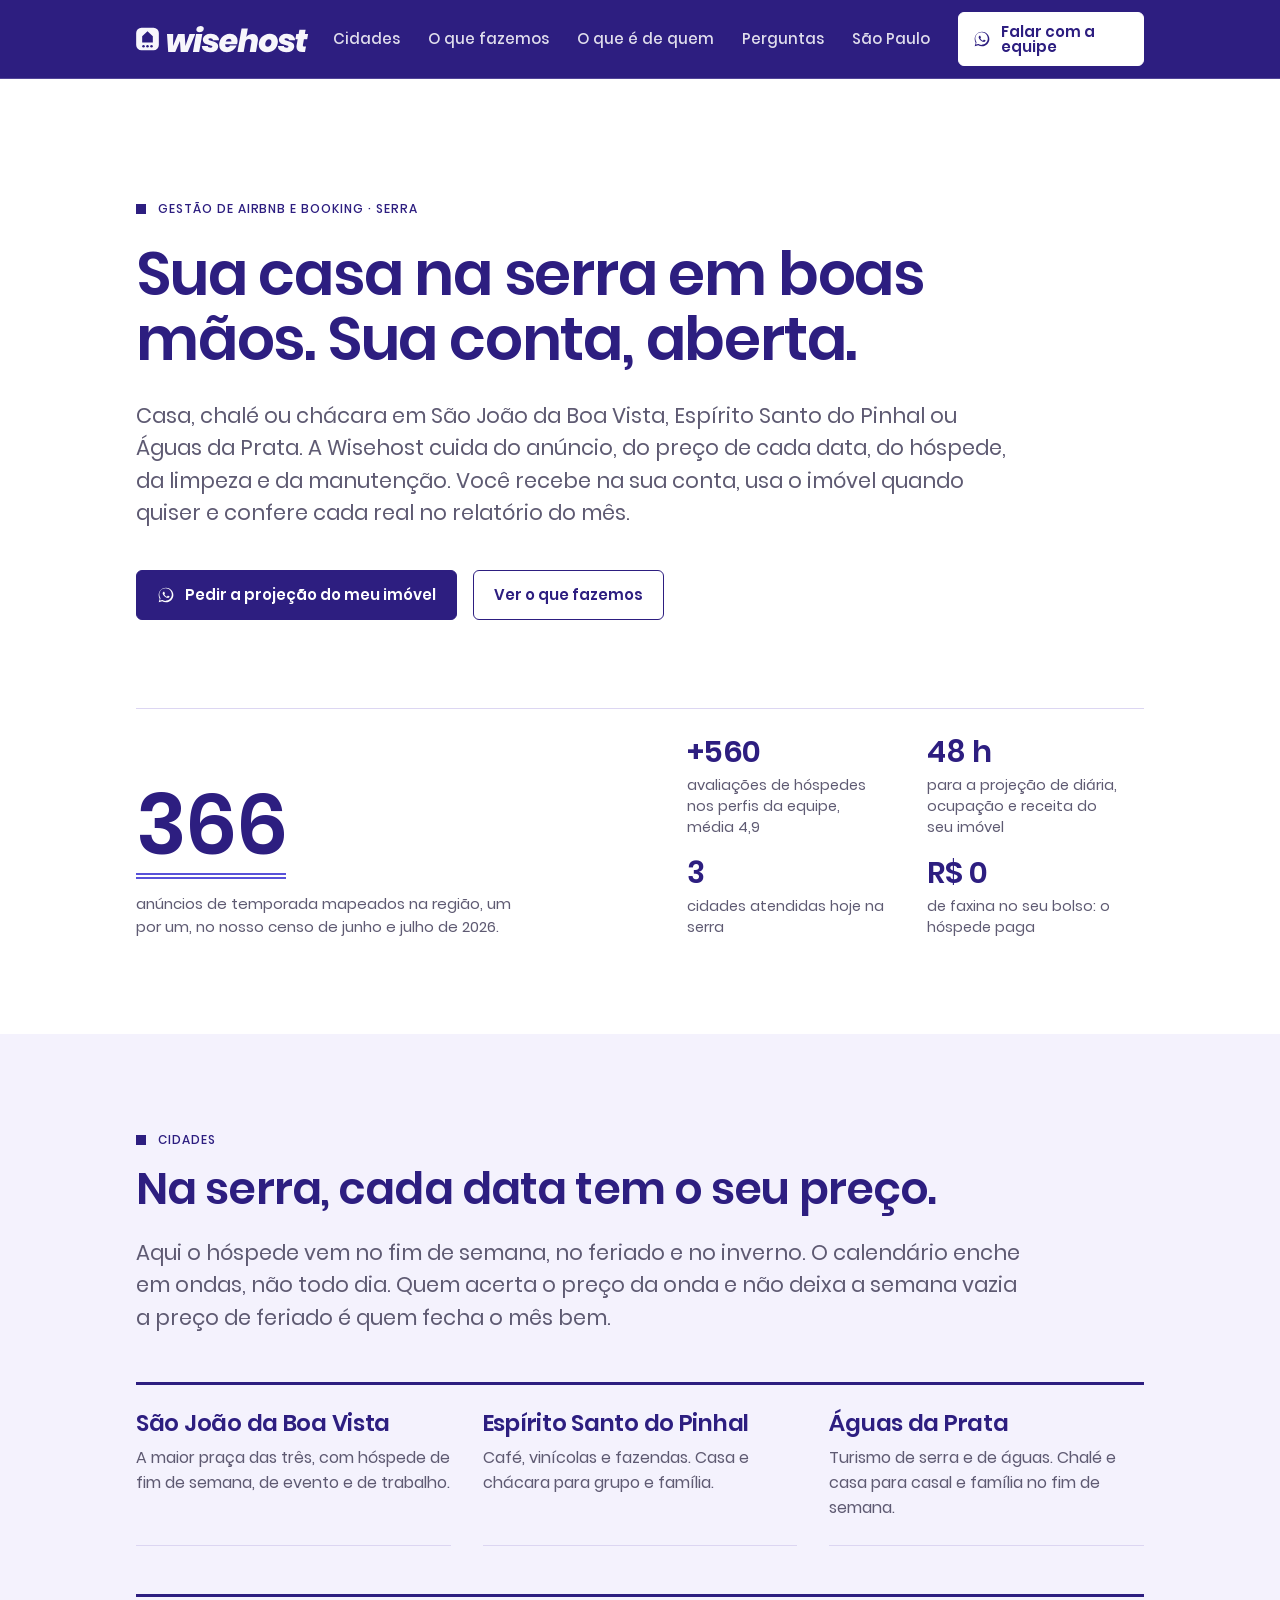
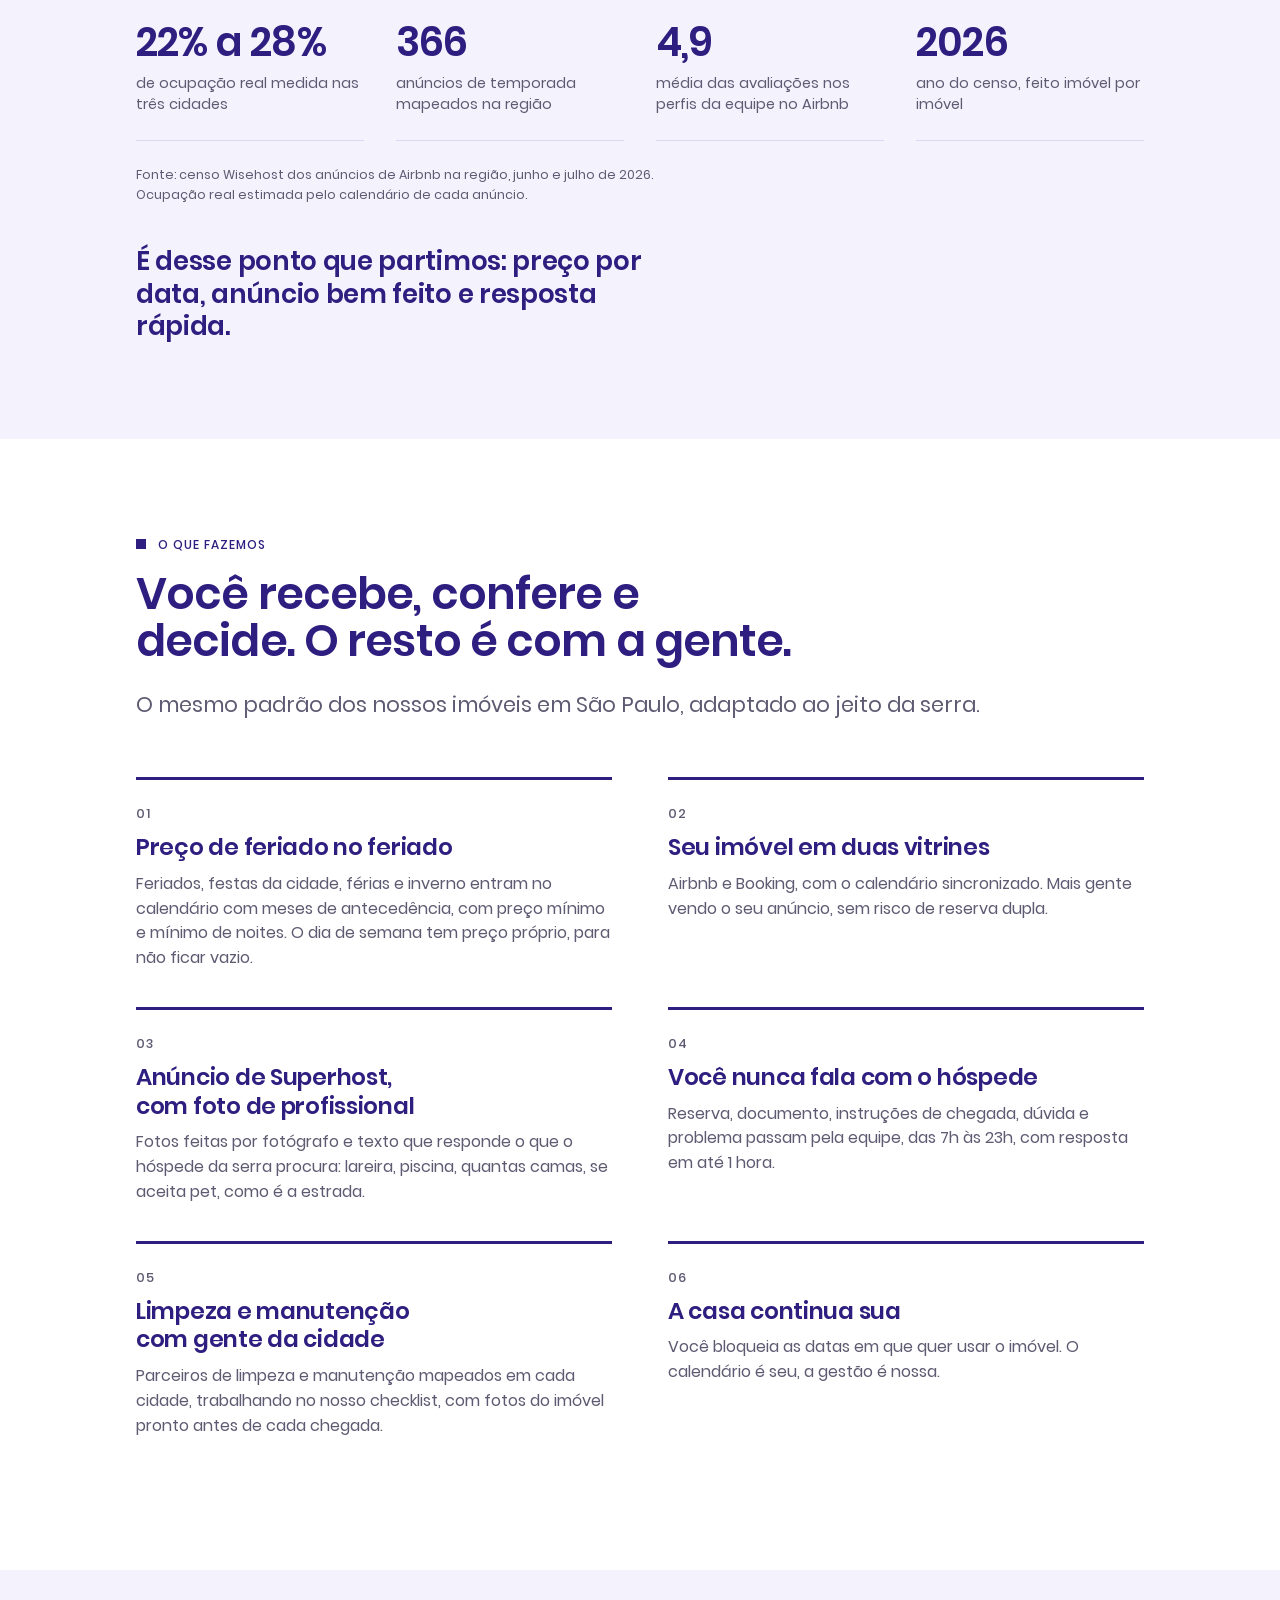
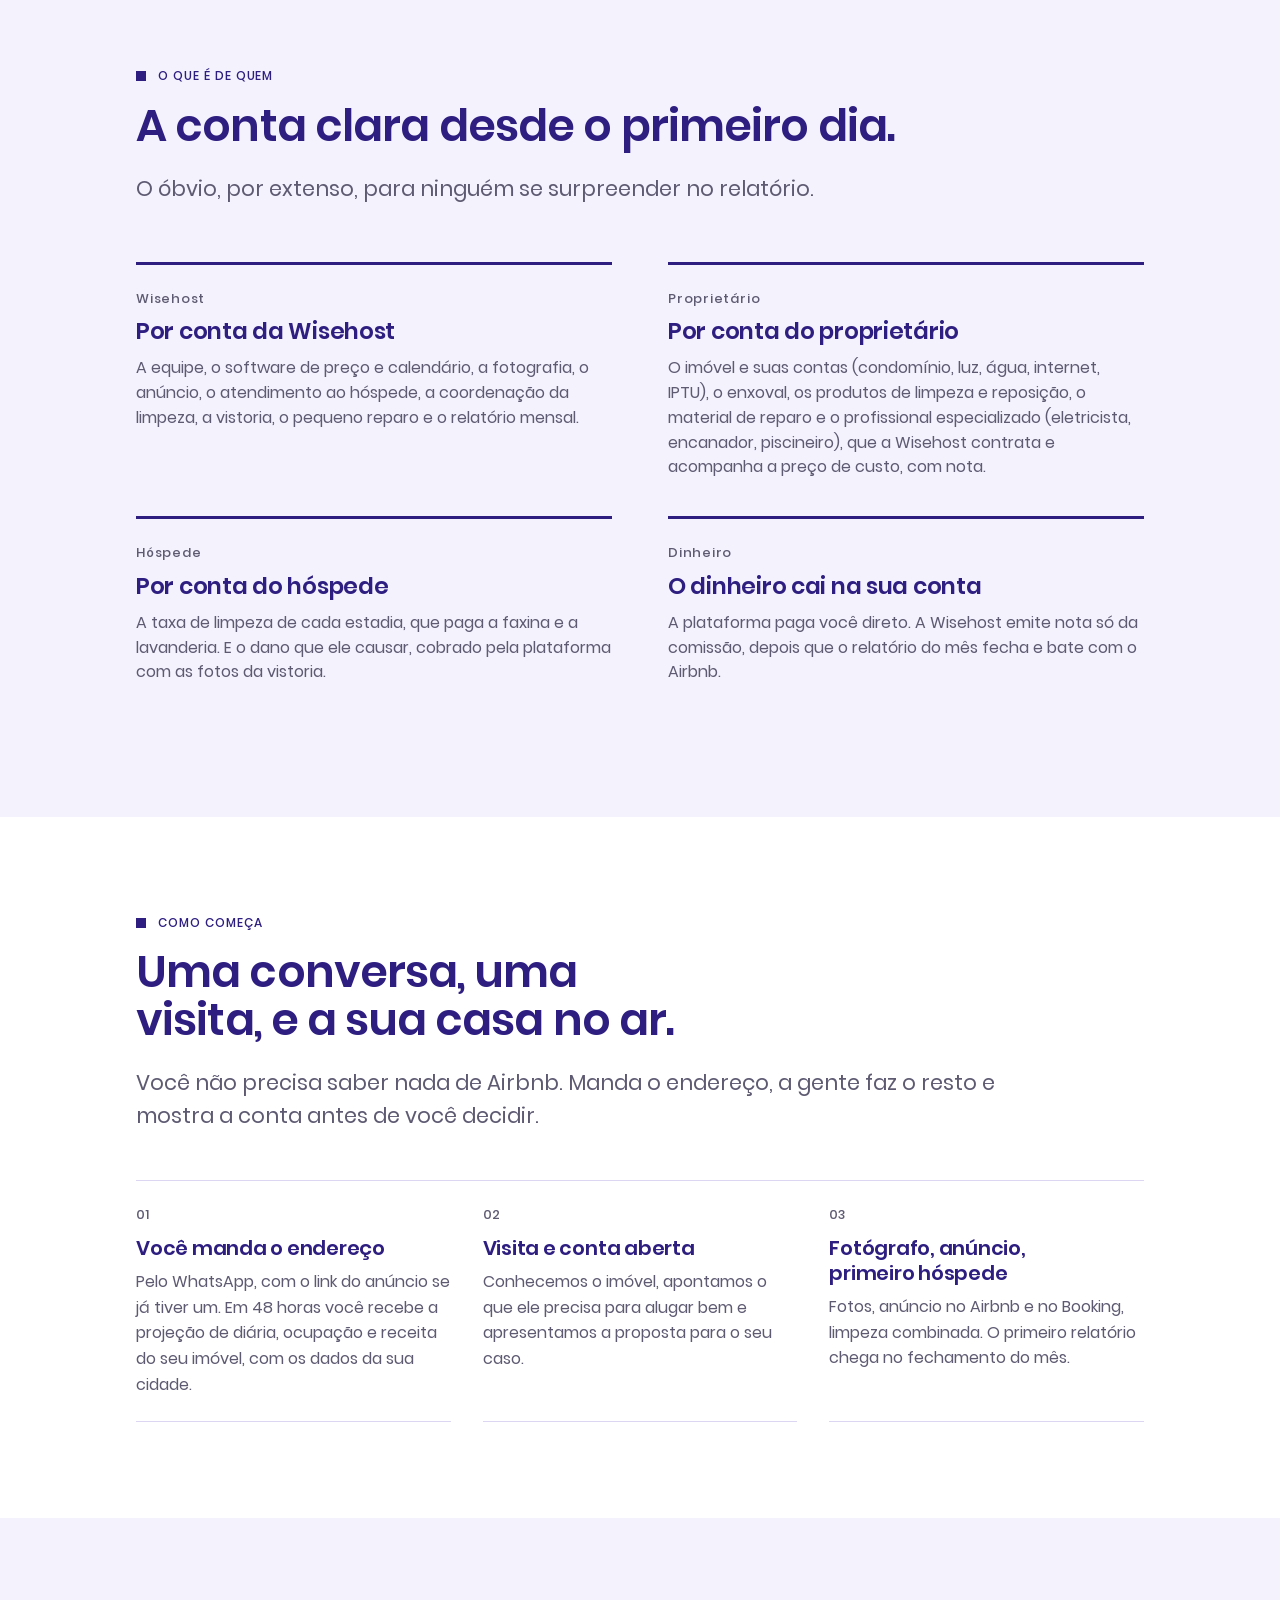
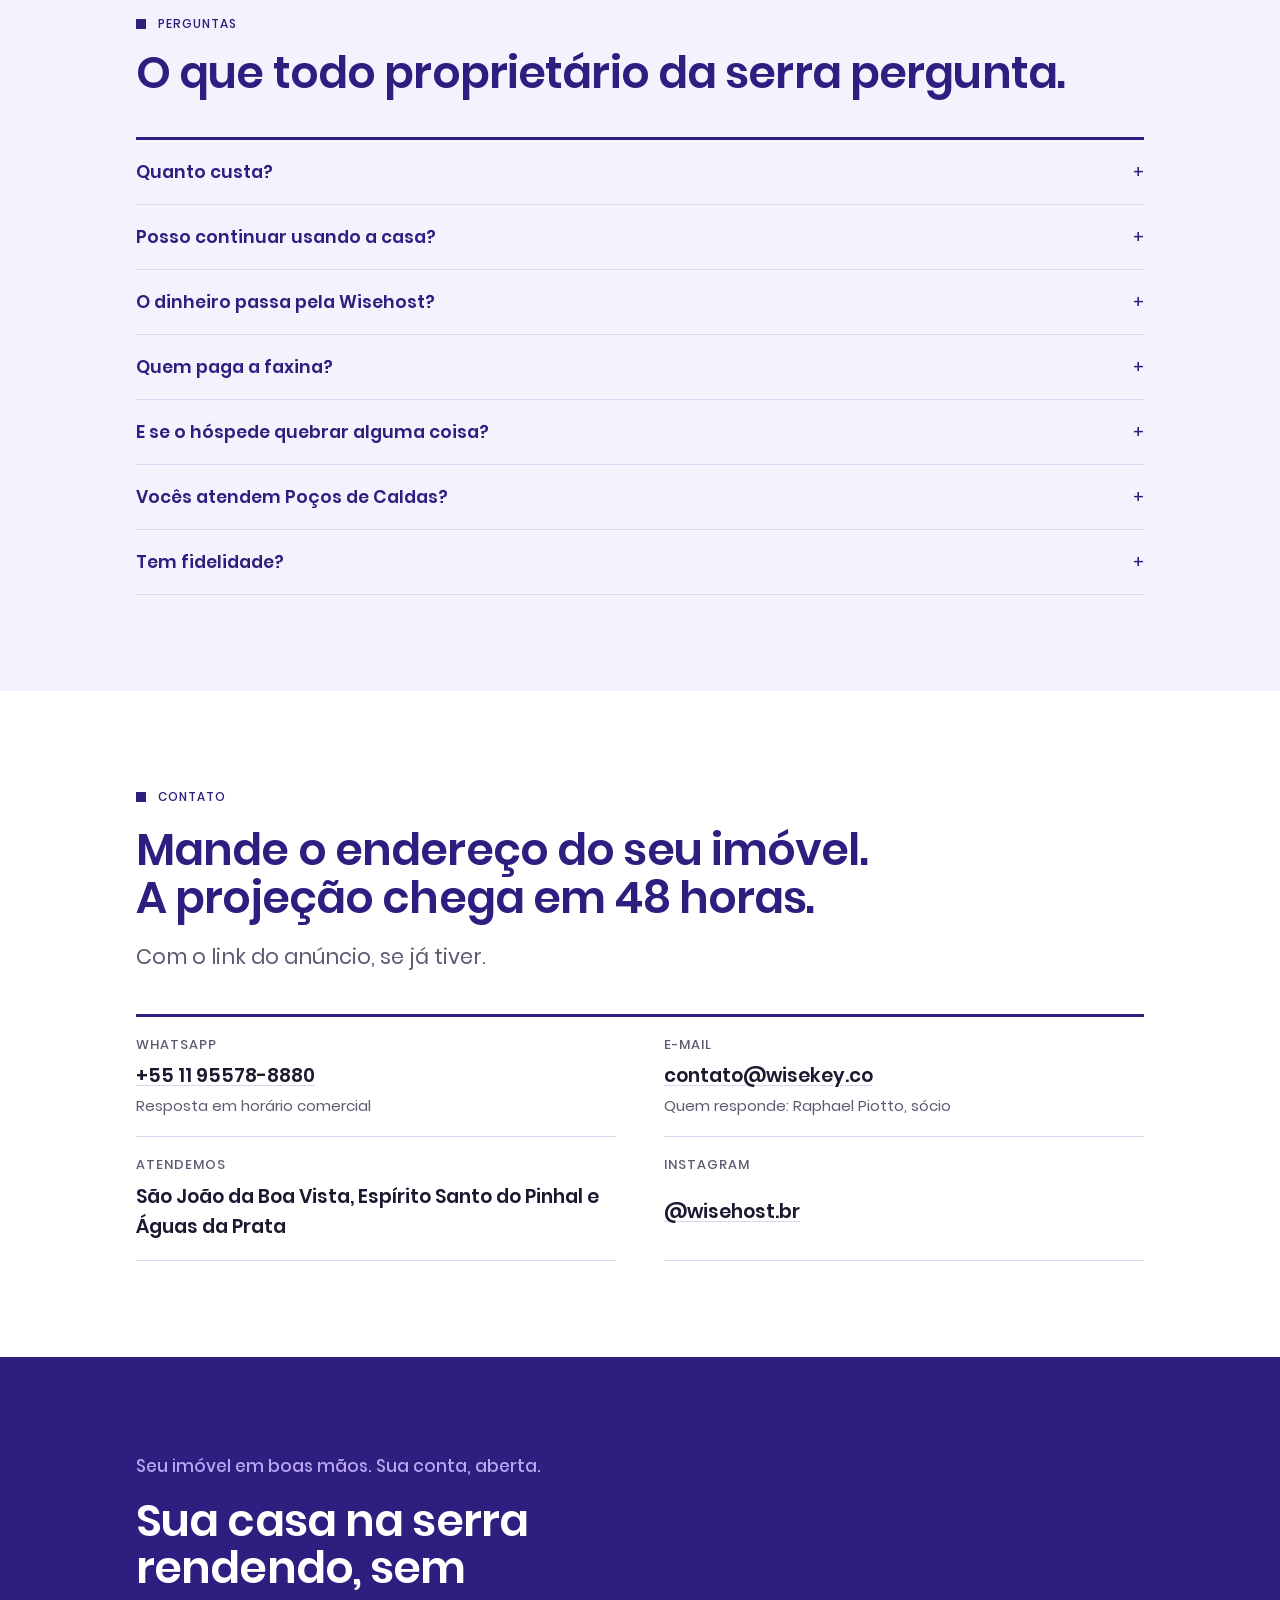
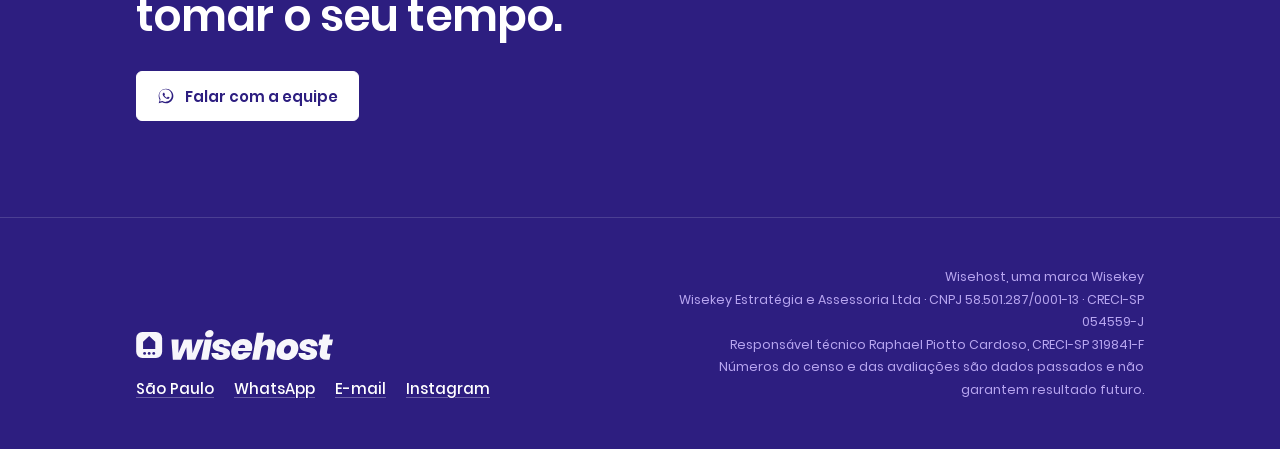
==== serra/index.html @ 92212ff4 "Site único: São Paulo e serra Página /serra/, seção Onde atuamos na home, CSS compartilhado, Instagr" ====
<!doctype html>
<html lang="pt-BR">
<head>
<meta charset="utf-8">
<meta name="viewport" content="width=device-width, initial-scale=1, viewport-fit=cover">
<title>Wisehost · Gestão de Airbnb na serra</title>
<meta name="description" content="Gestão de casas, chalés e chácaras para temporada em São João da Boa Vista, Espírito Santo do Pinhal e Águas da Prata. Equipe de Superhosts, preço por data, relatório mensal conciliado.">
<link rel="canonical" href="https://wisehost.com.br/serra/">
<meta name="theme-color" content="#2D1E80">
<link rel="icon" href="../assets/img/favicon.svg" type="image/svg+xml">
<link rel="icon" href="../assets/img/favicon-32.png" sizes="32x32" type="image/png">
<link rel="apple-touch-icon" href="../assets/img/apple-touch-icon.png">
<link rel="manifest" href="../site.webmanifest">

<meta property="og:type" content="website">
<meta property="og:locale" content="pt_BR">
<meta property="og:site_name" content="Wisehost">
<meta property="og:title" content="Wisehost · Gestão de Airbnb na serra">
<meta property="og:description" content="Seu imóvel em boas mãos. Sua conta, aberta. São João da Boa Vista, Espírito Santo do Pinhal e Águas da Prata.">
<meta property="og:url" content="https://wisehost.com.br/serra/">
<meta property="og:image" content="https://wisehost.com.br/assets/img/og-image.png">
<meta property="og:image:width" content="1200">
<meta property="og:image:height" content="630">
<meta name="twitter:card" content="summary_large_image">

<script type="application/ld+json">
{
  "@context": "https://schema.org",
  "@type": "ProfessionalService",
  "name": "Wisehost",
  "legalName": "Wisekey Estratégia e Assessoria Ltda",
  "url": "https://wisehost.com.br/serra/",
  "telephone": "+5511955788880",
  "areaServed": ["São João da Boa Vista, SP", "Espírito Santo do Pinhal, SP", "Águas da Prata, SP"],
  "description": "Gestão de imóveis para aluguel por temporada no Airbnb e no Booking na serra paulista."
}
</script>

<link rel="preload" href="../assets/fonts/poppins-600.woff2" as="font" type="font/woff2" crossorigin>
<link rel="preload" href="../assets/fonts/poppins-400.woff2" as="font" type="font/woff2" crossorigin>
<link rel="stylesheet" href="../assets/css/site.css">
</head>
<body>

<svg width="0" height="0" style="position:absolute" aria-hidden="true">
  <symbol id="wa" viewBox="0 0 32 32"><path fill="currentColor" d="M16 2.9C8.8 2.9 2.9 8.8 2.9 16c0 2.5.7 4.9 1.9 7L3 29l6.2-1.7c2 1.1 4.3 1.7 6.8 1.7 7.2 0 13.1-5.9 13.1-13.1S23.2 2.9 16 2.9zm0 23.7c-2.2 0-4.4-.6-6.2-1.7l-.4-.2-4.2 1.1 1.1-4.1-.3-.4c-1.2-1.9-1.9-4.1-1.9-6.3 0-6.1 5-11.1 11.1-11.1s11.1 5 11.1 11.1-5.1 11.1-11.1 11.1zm5.9-8.2c-.3-.2-1.9-1-2.2-1.1-.3-.1-.5-.2-.7.2-.2.3-.8 1.1-1 1.3-.2.2-.4.2-.7.1-.3-.2-1.3-.5-2.5-1.6-.9-.8-1.5-1.8-1.7-2.1-.2-.3 0-.5.1-.7.1-.1.3-.4.5-.5.2-.2.2-.3.3-.5.1-.2.1-.4 0-.5-.1-.2-.7-1.7-.9-2.3-.2-.6-.5-.5-.7-.5h-.6c-.2 0-.5.1-.8.4-.3.3-1 1-1 2.4s1.1 2.8 1.2 3c.1.2 2.1 3.2 5.1 4.5.7.3 1.3.5 1.7.6.7.2 1.4.2 1.9.1.6-.1 1.9-.8 2.1-1.5.3-.7.3-1.4.2-1.5-.1-.1-.3-.2-.6-.3z"/></symbol>
</svg>

<header class="top"><div class="wrap in">
  <a class="logo" href="../" aria-label="Wisehost, início"><img src="../assets/img/wisehost-logo-branco.svg" alt="Wisehost" width="173" height="28"></a>
  <nav aria-label="Principal">
    <a href="#cidades">Cidades</a>
    <a href="#servico">O que fazemos</a>
    <a href="#conta">O que é de quem</a>
    <a href="#perguntas">Perguntas</a>
    <a href="../">São Paulo</a>
    <a class="btn solid" href="https://wa.me/5511955788880?text=Oi%2C%20vim%20pelo%20site%20da%20Wisehost.%20Tenho%20um%20im%C3%B3vel%20em%20%5Bcidade%5D%20na%20serra%20e%20quero%20conversar%20sobre%20a%20gest%C3%A3o." target="_blank" rel="noopener"><svg aria-hidden="true"><use href="#wa"/></svg>Falar com a equipe</a>
  </nav>
</div></header>

<main>

<div class="hero solo" id="topo"><div class="wrap">
  <p class="eyebrow">Gestão de Airbnb e Booking · Serra</p>
  <h1>Sua casa na serra em boas mãos. Sua conta, aberta.</h1>
  <p class="lede">Casa, chalé ou chácara em São João da Boa Vista, Espírito Santo do Pinhal ou Águas da Prata. A Wisehost cuida do anúncio, do preço de cada data, do hóspede, da limpeza e da manutenção. Você recebe na sua conta, usa o imóvel quando quiser e confere cada real no relatório do mês.</p>
  <div class="cta">
    <a class="btn navy" href="https://wa.me/5511955788880?text=Oi%2C%20vim%20pelo%20site%20da%20Wisehost.%20Tenho%20um%20im%C3%B3vel%20em%20%5Bcidade%5D%20na%20serra%20e%20quero%20conversar%20sobre%20a%20gest%C3%A3o." target="_blank" rel="noopener"><svg aria-hidden="true"><use href="#wa"/></svg>Pedir a projeção do meu imóvel</a>
    <a class="btn ghost" href="#servico" style="color:var(--navy)">Ver o que fazemos</a>
  </div>
  <div class="proof">
    <div>
      <div class="big n"><span class="total">366</span></div>
      <p class="bigk">anúncios de temporada mapeados na região, um por um, no nosso censo de junho e julho de 2026.</p>
    </div>
    <div class="facts">
      <div class="fact"><div class="v n">+560</div><div class="k">avaliações de hóspedes nos perfis da equipe, média 4,9</div></div>
      <div class="fact"><div class="v n">48 h</div><div class="k">para a projeção de diária, ocupação e receita do seu imóvel</div></div>
      <div class="fact"><div class="v n">3</div><div class="k">cidades atendidas hoje na serra</div></div>
      <div class="fact"><div class="v n">R$ 0</div><div class="k">de faxina no seu bolso: o hóspede paga</div></div>
    </div>
  </div>
</div></div>

<section class="tint" id="cidades"><div class="wrap">
  <div class="sec-h">
    <div><p class="eyebrow">Cidades</p><h2>Na serra, cada data tem o seu preço.</h2></div>
    <p class="lede">Aqui o hóspede vem no fim de semana, no feriado e no inverno. O calendário enche em ondas, não todo dia. Quem acerta o preço da onda e não deixa a semana vazia a preço de feriado é quem fecha o mês bem.</p>
  </div>
  <div class="cities">
    <div class="city"><h3>São João da Boa Vista</h3><p>A maior praça das três, com hóspede de fim de semana, de evento e de trabalho.</p></div>
    <div class="city"><h3>Espírito Santo do Pinhal</h3><p>Café, vinícolas e fazendas. Casa e chácara para grupo e família.</p></div>
    <div class="city"><h3>Águas da Prata</h3><p>Turismo de serra e de águas. Chalé e casa para casal e família no fim de semana.</p></div>
  </div>
  <div class="tiles">
    <div class="tile"><div class="v n">22% a 28%</div><div class="k">de ocupação real medida nas três cidades</div></div>
    <div class="tile"><div class="v n">366</div><div class="k">anúncios de temporada mapeados na região</div></div>
    <div class="tile"><div class="v n">4,9</div><div class="k">média das avaliações nos perfis da equipe no Airbnb</div></div>
    <div class="tile"><div class="v n">2026</div><div class="k">ano do censo, feito imóvel por imóvel</div></div>
  </div>
  <p class="src">Fonte: censo Wisehost dos anúncios de Airbnb na região, junho e julho de 2026. Ocupação real estimada pelo calendário de cada anúncio.</p>
  <p class="rule">É desse ponto que partimos: preço por data, anúncio bem feito e resposta rápida.</p>
</div></section>

<section id="servico"><div class="wrap">
  <div class="sec-h">
    <div><p class="eyebrow">O que fazemos</p><h2>Você recebe, confere e decide. O resto é com a gente.</h2></div>
    <p class="lede">O mesmo padrão dos nossos imóveis em São Paulo, adaptado ao jeito da serra.</p>
  </div>
  <div class="areas">
    <article class="area"><div class="num">01</div><h3>Preço de feriado no feriado</h3><p>Feriados, festas da cidade, férias e inverno entram no calendário com meses de antecedência, com preço mínimo e mínimo de noites. O dia de semana tem preço próprio, para não ficar vazio.</p></article>
    <article class="area"><div class="num">02</div><h3>Seu imóvel em duas vitrines</h3><p>Airbnb e Booking, com o calendário sincronizado. Mais gente vendo o seu anúncio, sem risco de reserva dupla.</p></article>
    <article class="area"><div class="num">03</div><h3>Anúncio de Superhost, com foto de profissional</h3><p>Fotos feitas por fotógrafo e texto que responde o que o hóspede da serra procura: lareira, piscina, quantas camas, se aceita pet, como é a estrada.</p></article>
    <article class="area"><div class="num">04</div><h3>Você nunca fala com o hóspede</h3><p>Reserva, documento, instruções de chegada, dúvida e problema passam pela equipe, das 7h às 23h, com resposta em até 1 hora.</p></article>
    <article class="area"><div class="num">05</div><h3>Limpeza e manutenção com gente da cidade</h3><p>Parceiros de limpeza e manutenção mapeados em cada cidade, trabalhando no nosso checklist, com fotos do imóvel pronto antes de cada chegada.</p></article>
    <article class="area"><div class="num">06</div><h3>A casa continua sua</h3><p>Você bloqueia as datas em que quer usar o imóvel. O calendário é seu, a gestão é nossa.</p></article>
  </div>
</div></section>

<section class="tint" id="conta"><div class="wrap">
  <div class="sec-h">
    <div><p class="eyebrow">O que é de quem</p><h2>A conta clara desde o primeiro dia.</h2></div>
    <p class="lede">O óbvio, por extenso, para ninguém se surpreender no relatório.</p>
  </div>
  <div class="areas">
    <article class="area"><div class="num">Wisehost</div><h3>Por conta da Wisehost</h3><p>A equipe, o software de preço e calendário, a fotografia, o anúncio, o atendimento ao hóspede, a coordenação da limpeza, a vistoria, o pequeno reparo e o relatório mensal.</p></article>
    <article class="area"><div class="num">Proprietário</div><h3>Por conta do proprietário</h3><p>O imóvel e suas contas (condomínio, luz, água, internet, IPTU), o enxoval, os produtos de limpeza e reposição, o material de reparo e o profissional especializado (eletricista, encanador, piscineiro), que a Wisehost contrata e acompanha a preço de custo, com nota.</p></article>
    <article class="area"><div class="num">Hóspede</div><h3>Por conta do hóspede</h3><p>A taxa de limpeza de cada estadia, que paga a faxina e a lavanderia. E o dano que ele causar, cobrado pela plataforma com as fotos da vistoria.</p></article>
    <article class="area"><div class="num">Dinheiro</div><h3>O dinheiro cai na sua conta</h3><p>A plataforma paga você direto. A Wisehost emite nota só da comissão, depois que o relatório do mês fecha e bate com o Airbnb.</p></article>
  </div>
</div></section>

<section id="como-comeca"><div class="wrap">
  <div class="sec-h">
    <div><p class="eyebrow">Como começa</p><h2>Uma conversa, uma visita, e a sua casa no ar.</h2></div>
    <p class="lede">Você não precisa saber nada de Airbnb. Manda o endereço, a gente faz o resto e mostra a conta antes de você decidir.</p>
  </div>
  <ol class="steps">
    <li><h3>Você manda o endereço</h3><p>Pelo WhatsApp, com o link do anúncio se já tiver um. Em 48 horas você recebe a projeção de diária, ocupação e receita do seu imóvel, com os dados da sua cidade.</p></li>
    <li><h3>Visita e conta aberta</h3><p>Conhecemos o imóvel, apontamos o que ele precisa para alugar bem e apresentamos a proposta para o seu caso.</p></li>
    <li><h3>Fotógrafo, anúncio, primeiro hóspede</h3><p>Fotos, anúncio no Airbnb e no Booking, limpeza combinada. O primeiro relatório chega no fechamento do mês.</p></li>
  </ol>
</div></section>

<section class="tint" id="perguntas"><div class="wrap">
  <div class="sec-h">
    <div><p class="eyebrow">Perguntas</p><h2>O que todo proprietário da serra pergunta.</h2></div>
  </div>
  <div class="faq">
    <details><summary>Quanto custa?</summary><p>Cada imóvel tem uma proposta, feita depois da projeção. Na conversa você vê a conta inteira antes de decidir.</p></details>
    <details><summary>Posso continuar usando a casa?</summary><p>Pode. Você bloqueia as datas no calendário com antecedência e a casa fica reservada para você.</p></details>
    <details><summary>O dinheiro passa pela Wisehost?</summary><p>Não. A plataforma paga você, na sua conta. A Wisehost emite nota só da comissão.</p></details>
    <details><summary>Quem paga a faxina?</summary><p>O hóspede, na taxa de limpeza de cada estadia. No seu relatório ela aparece separada.</p></details>
    <details><summary>E se o hóspede quebrar alguma coisa?</summary><p>Abrimos o pedido na plataforma com as fotos da vistoria de saída e cobramos do hóspede. O que a plataforma não cobrir sai no relatório, com nota.</p></details>
    <details><summary>Vocês atendem Poços de Caldas?</summary><p>Ainda não. Hoje atendemos São João da Boa Vista, Espírito Santo do Pinhal e Águas da Prata. Se o seu imóvel é em outra cidade da região, mande o endereço mesmo assim.</p></details>
    <details><summary>Tem fidelidade?</summary><p>Não. Você sai com 30 dias de aviso, e o anúncio e as avaliações vão com você.</p></details>
  </div>
</div></section>

<section class="contact" id="contato"><div class="wrap">
  <div class="head">
    <p class="eyebrow">Contato</p>
    <h2>Mande o endereço do seu imóvel. A projeção chega em 48 horas.</h2>
    <p class="lede">Com o link do anúncio, se já tiver.</p>
  </div>
  <dl class="ct">
    <div class="row"><dt>WhatsApp</dt><dd><a href="https://wa.me/5511955788880?text=Oi%2C%20vim%20pelo%20site%20da%20Wisehost.%20Tenho%20um%20im%C3%B3vel%20em%20%5Bcidade%5D%20na%20serra%20e%20quero%20conversar%20sobre%20a%20gest%C3%A3o." target="_blank" rel="noopener">+55 11 95578-8880</a><small>Resposta em horário comercial</small></dd></div>
    <div class="row"><dt>E-mail</dt><dd><a href="mailto:contato@wisekey.co">contato@wisekey.co</a><small>Quem responde: Raphael Piotto, sócio</small></dd></div>
    <div class="row"><dt>Atendemos</dt><dd>São João da Boa Vista, Espírito Santo do Pinhal e Águas da Prata</dd></div>
    <div class="row"><dt>Instagram</dt><dd><a href="https://www.instagram.com/wisehost.br/" target="_blank" rel="noopener">@wisehost.br</a></dd></div>
  </dl>
</div></section>

<section class="close dark"><div class="wrap">
  <p class="sigline">Seu imóvel em boas mãos. Sua conta, aberta.</p>
  <h2>Sua casa na serra rendendo, sem tomar o seu tempo.</h2>
  <a class="btn solid" href="https://wa.me/5511955788880?text=Oi%2C%20vim%20pelo%20site%20da%20Wisehost.%20Tenho%20um%20im%C3%B3vel%20em%20%5Bcidade%5D%20na%20serra%20e%20quero%20conversar%20sobre%20a%20gest%C3%A3o." target="_blank" rel="noopener"><svg aria-hidden="true"><use href="#wa"/></svg>Falar com a equipe</a>
</div></section>

</main>

<footer><div class="wrap in">
  <div>
    <img src="../assets/img/wisehost-logo-branco.svg" alt="Wisehost" width="198" height="32" loading="lazy">
    <div class="links">
      <a href="../">São Paulo</a>
      <a href="https://wa.me/5511955788880" target="_blank" rel="noopener">WhatsApp</a>
      <a href="mailto:contato@wisekey.co">E-mail</a>
      <a href="https://www.instagram.com/wisehost.br/" target="_blank" rel="noopener">Instagram</a>
    </div>
  </div>
  <div class="legal">Wisehost, uma marca Wisekey<br>Wisekey Estratégia e Assessoria Ltda · CNPJ 58.501.287/0001-13 · CRECI-SP 054559-J<br>Responsável técnico Raphael Piotto Cardoso, CRECI-SP 319841-F<br>Números do censo e das avaliações são dados passados e não garantem resultado futuro.</div>
</div></footer>

</body>
</html>
---- assets/css/site.css ----
/*
Sistema: manual de marca Wisehost v1 (15/10/2026, 01_Marca/03_Sistema_Visual) · logo v2, a chave digital
Tipo: Poppins em tudo, como o manual v1 revisto em 15/10: 600 título e número · 400 corpo · 500 rótulo. Escala 62/46/24/22/18/15/13. Corpo 18px, entrelinha 1,6.
Cor: tinta #1C1830 sobre branco (pedido do Raphael em 15/10: site claro, leve de ler) · navy #2D1E80 em título, topo, fecho e rodapé · lilás #F4F2FD de superfície · roxo #5851D9 só na dupla régua
Espaço: 4/8/12/16/24/32/48/64 · seção 96px desktop, 48px celular · raios 6/12/24
Assinatura: a dupla régua do contador embaixo de um único número por bloco
Lógica do funil: header → hero (o que o proprietário ganha + prova) → nossos studios (fotos andando + ocupação) → quem cuida (equipe Superhost + Raphael) → como enchemos → o que fica com você → hóspedes (avaliações andando) → como começa → perguntas → contato → fecho → rodapé
Revisão: textos novos com class="r"; <body class="revisao"> mostra [RASCUNHO]. Publicar sem a classe. Site institucional: sem preço.
Movimento: só CSS (keyframes em transform), pausa no hover, desliga em prefers-reduced-motion.
*/
@font-face{font-family:"Poppins";font-weight:400;font-style:normal;font-display:swap;src:url(../fonts/poppins-400.woff2) format("woff2")}
@font-face{font-family:"Poppins";font-weight:500;font-style:normal;font-display:swap;src:url(../fonts/poppins-500.woff2) format("woff2")}
@font-face{font-family:"Poppins";font-weight:600;font-style:normal;font-display:swap;src:url(../fonts/poppins-600.woff2) format("woff2")}
@font-face{font-family:"Poppins";font-weight:700;font-style:normal;font-display:swap;src:url(../fonts/poppins-700.woff2) format("woff2")}

:root{
  --navy:#2D1E80; --ink:#1C1830; --ink-2:#5E5A72;
  --paper:#FFFFFF; --surface:#F4F2FD; --line:#DCD6F2;
  --soft:#EEEBFA; --mist:#B8A6F0; --accent:#5851D9;
  --f:"Poppins","Helvetica Neue",Arial,sans-serif;
  --ease:cubic-bezier(0.23,1,0.32,1);
  --wrap:1120px;
  color-scheme:light;
}
*{box-sizing:border-box}
html{scroll-behavior:smooth;-webkit-text-size-adjust:100%}
body{margin:0;background:var(--paper);color:var(--ink);font-family:var(--f);font-size:17px;line-height:1.6;-webkit-font-smoothing:antialiased;overflow-x:hidden}
.wrap{max-width:var(--wrap);margin:0 auto;padding-inline:clamp(20px,5vw,56px)}
h1,h2,h3,h4{margin:0;text-wrap:balance;letter-spacing:-0.02em;line-height:1.08;font-weight:600}
h1{font-size:clamp(34px,5.4vw,60px)}
h2{font-size:clamp(28px,4vw,44px)}
h3{font-size:clamp(19px,2.2vw,23px);letter-spacing:-0.012em;line-height:1.25}
p{margin:0}
a{color:inherit}
a:focus-visible,button:focus-visible,summary:focus-visible{outline:2px solid currentColor;outline-offset:4px}
.eyebrow{font-size:12px;letter-spacing:.08em;text-transform:uppercase;font-weight:500;display:flex;align-items:center;gap:12px}
.eyebrow::before{content:"";width:10px;height:10px;background:currentColor;flex:none}
.lede{font-size:clamp(18px,2vw,21px);line-height:1.55;max-width:68ch;font-weight:400}
.n{font-weight:600;letter-spacing:-0.02em;font-variant-numeric:tabular-nums}
.revisao .r::before{content:"[RASCUNHO] ";font-size:11px;letter-spacing:.06em;font-weight:500;opacity:.7;vertical-align:.25em}
.revisao .r.block::before{display:block;grid-column:1/-1;margin-bottom:8px}
.total{display:inline-block;padding-bottom:6px;border-bottom:6px double var(--accent)}

.btn{font-weight:600;font-size:15px;line-height:1;text-decoration:none;padding:15px 20px;min-height:48px;border:1.5px solid currentColor;border-radius:6px;display:inline-flex;align-items:center;gap:10px;transition:background-color 140ms var(--ease),color 140ms var(--ease)}
.btn svg{width:18px;height:18px;flex:none}
.btn.solid{background:var(--paper);color:var(--navy);border-color:var(--paper)}
.btn.solid:hover{background:transparent;color:var(--paper)}
.btn.navy{background:var(--navy);color:var(--paper);border-color:var(--navy)}
.btn.navy:hover{background:transparent;color:var(--navy)}
.btn.ghost{background:transparent}

.top{position:sticky;top:env(safe-area-inset-top,0px);z-index:10;background:var(--navy);color:var(--paper);border-bottom:1px solid rgba(247,246,251,.18)}
.top .in{display:flex;align-items:center;justify-content:space-between;gap:24px;padding-block:12px}
.top .logo{display:block;line-height:0;text-decoration:none}
.top .logo img{height:28px;width:auto;display:block}
.top nav{display:flex;gap:28px;align-items:center;font-size:15px;font-weight:500}
.top nav a:not(.btn){text-decoration:none;opacity:.85;white-space:nowrap;transition:opacity 140ms var(--ease)}
.top nav a:not(.btn):hover{opacity:1}
.top nav .btn{padding:11px 14px;min-height:42px}
@media (max-width:860px){.top nav a:not(.btn){display:none}.top nav{gap:0}}

.hero{background:var(--paper);color:var(--ink);padding-block:clamp(64px,10vw,120px) clamp(56px,8vw,96px)}
.hero .eyebrow{color:var(--navy)}
.hero .grid{display:grid;grid-template-columns:minmax(0,1.05fr) minmax(0,.95fr);gap:40px 56px;align-items:center}
@media (max-width:820px){.hero .grid{grid-template-columns:1fr}}
.hero .pic{border-radius:24px;overflow:hidden;aspect-ratio:3/4;max-height:640px;justify-self:end;width:100%;max-width:480px}
@media (max-width:820px){.hero .pic{aspect-ratio:4/3;max-width:none;justify-self:stretch}}
.hero .pic img{width:100%;height:100%;object-fit:cover;display:block}
.hero h1{margin-top:24px;max-width:20ch;color:var(--navy)}
.hero .lede{margin-top:28px;color:var(--ink-2)}
.hero .cta{margin-top:40px;display:flex;gap:16px;flex-wrap:wrap}
.hero .proof{margin-top:clamp(56px,8vw,88px);border-top:1px solid var(--line);padding-top:28px;display:grid;grid-template-columns:minmax(0,1.1fr) minmax(0,1fr);gap:32px 48px;align-items:end}
@media (max-width:820px){.hero .proof{grid-template-columns:1fr}}
.hero .big{font-size:clamp(48px,7.5vw,84px);line-height:1}
.hero .big{color:var(--navy)}
.hero .bigk{margin-top:14px;font-size:15px;color:var(--ink-2);max-width:44ch;line-height:1.5}
.facts{display:grid;grid-template-columns:repeat(2,minmax(0,1fr));gap:20px 24px}
.fact .v{font-size:clamp(24px,2.8vw,30px);line-height:1;color:var(--navy)}
.fact .k{margin-top:8px;font-size:14.5px;color:var(--ink-2);line-height:1.45;max-width:22ch}

section{padding-block:clamp(48px,8vw,96px)}
.sec-h{display:grid;grid-template-columns:1fr;gap:20px;max-width:960px}
.sec-h .eyebrow{color:var(--navy);margin-bottom:16px}
.sec-h h2{color:var(--navy)}
.sec-h .lede{color:var(--ink-2);margin-top:4px}
.dark{background:var(--navy);color:var(--paper)}
.dark .sec-h .eyebrow{color:var(--mist)}
.dark .sec-h h2{color:var(--paper)}
.dark .sec-h .lede{color:var(--soft)}
.tint{background:var(--surface)}
.deepbg{background:var(--ink);color:var(--paper)}

/* faixas em movimento */
.marquee{overflow:hidden;margin-top:48px;-webkit-mask-image:linear-gradient(90deg,transparent,#000 6%,#000 94%,transparent);mask-image:linear-gradient(90deg,transparent,#000 6%,#000 94%,transparent)}
.marquee+.marquee{margin-top:16px}
.track{display:flex;gap:0;width:max-content;animation:slide 60s linear infinite}
.marquee.rev .track{animation-direction:reverse;animation-duration:75s}
.marquee.slow .track{animation-duration:55s}
.marquee:hover .track{animation-play-state:paused}
@keyframes slide{from{transform:translateX(0)}to{transform:translateX(-50%)}}
.shot{flex:none;width:420px;margin-right:16px;aspect-ratio:4/3;overflow:hidden;border-radius:12px;background:var(--surface)}
.shot{position:relative}
.shot img{width:100%;height:100%;object-fit:cover;display:block}
.selo{background:var(--surface);border:1px solid var(--line);color:var(--navy);font-size:12px;font-weight:600;letter-spacing:.02em;padding:5px 10px;border-radius:6px;display:inline-flex;align-items:center;gap:6px;vertical-align:middle;margin-left:10px;position:relative;top:-3px}
.selo::before{content:"";width:8px;height:8px;border-radius:50%;background:#FF385C}
@media (max-width:720px){.shot{width:280px}}
.card{flex:none;width:340px;margin-right:16px;background:var(--surface);border:1px solid var(--line);border-radius:12px;padding:22px 24px}
@media (max-width:720px){.card{width:280px}}
.card .stars{font-size:12px;color:var(--navy);letter-spacing:.14em}
.card p{margin-top:10px;font-size:16px;color:var(--ink);line-height:1.5}
.card cite{display:block;margin-top:12px;font-style:normal;font-size:12.5px;color:var(--ink-2);font-weight:500}
@media (prefers-reduced-motion:reduce){.track{animation:none;flex-wrap:wrap;width:auto}.marquee{mask-image:none;-webkit-mask-image:none}.track .dup{display:none}}

.tiles{display:grid;grid-template-columns:repeat(4,minmax(0,1fr));gap:0 32px;margin-top:48px;border-top:3px solid var(--navy)}
@media (max-width:820px){.tiles{grid-template-columns:repeat(2,minmax(0,1fr))}}
.tile{padding:24px 0;border-bottom:1px solid var(--line)}
.tile .v{font-size:clamp(28px,3.4vw,40px);line-height:1.05;color:var(--navy)}
.tile .k{margin-top:10px;font-size:14.5px;color:var(--ink-2);line-height:1.5;max-width:26ch}
.src{margin-top:24px;font-size:12.5px;color:var(--ink-2);max-width:70ch;line-height:1.6}
.rule{margin-top:40px;font-weight:600;font-size:clamp(20px,2.4vw,26px);letter-spacing:-0.012em;max-width:34ch;line-height:1.25;color:var(--navy)}
.dark .rule{color:var(--paper)}

/* quem cuida */
@media (max-width:820px){.who{grid-template-columns:1fr}}
.team{display:grid;grid-template-columns:repeat(2,minmax(0,1fr));gap:0 48px;margin-top:56px;border-top:3px solid var(--navy)}
@media (max-width:720px){.team{grid-template-columns:1fr}}
.pp{padding:28px 0 32px;border-bottom:1px solid var(--line)}
.pp h3{color:var(--navy)}
.pp .tag{font-size:13.5px;color:var(--ink-2);margin-top:8px;font-weight:500}
.pp p{margin-top:12px;font-size:16px;color:var(--ink-2)}
.pp .stats{display:grid;grid-template-columns:repeat(3,minmax(0,1fr));gap:12px;margin-top:20px}
.pp .stats .v{font-size:clamp(22px,2.6vw,28px);color:var(--navy);line-height:1}
.pp .stats .k{margin-top:6px;font-size:13.5px;color:var(--ink-2);line-height:1.4}
.pp .lk{display:inline-block;margin-top:18px;font-weight:600;font-size:15px;color:var(--navy);text-decoration:underline;text-underline-offset:3px}
.crew{margin-top:64px;border-top:3px solid var(--navy);padding-top:32px}
.crew h3{color:var(--navy)}
.crew ul{list-style:none;margin:28px 0 0;padding:0;display:grid;grid-template-columns:repeat(3,minmax(0,1fr));gap:28px 48px}
@media (max-width:820px){.crew ul{grid-template-columns:1fr}}
.crew li{padding:0 0 20px 22px;position:relative;font-size:16px;color:var(--ink-2);line-height:1.5;border-bottom:1px solid var(--line)}
.crew li::before{content:"";position:absolute;left:0;top:.5em;width:8px;height:8px;background:var(--navy)}
.crew li b{display:block;font-weight:600;color:var(--navy);font-size:16.5px;margin-bottom:2px}

/* áreas */
.areas{display:grid;grid-template-columns:repeat(2,minmax(0,1fr));gap:0 56px;margin-top:56px}
@media (max-width:820px){.areas{grid-template-columns:1fr}}
.area{border-top:3px solid var(--navy);padding:24px 0 36px}
.area .num{font-size:13px;color:var(--ink-2);letter-spacing:.06em;font-weight:500}
.area h3{margin-top:8px;color:var(--navy)}
.area p{margin-top:10px;font-size:16px;color:var(--ink-2);line-height:1.55}

.steps{margin:48px 0 0;padding:0;list-style:none;counter-reset:s;display:grid;grid-template-columns:repeat(3,minmax(0,1fr));gap:0 32px;border-top:1px solid var(--line)}
@media (max-width:820px){.steps{grid-template-columns:1fr}}
.steps li{counter-increment:s;padding:24px 0;border-bottom:1px solid var(--line)}
.steps li::before{content:counter(s,decimal-leading-zero);font-size:13px;color:var(--ink-2);display:block;font-weight:500}
.steps h3{margin-top:10px;color:var(--navy);font-size:20px}
.steps p{margin-top:8px;font-size:16px;color:var(--ink-2)}

.faq{margin-top:40px;border-top:3px solid var(--navy)}
.faq details{border-bottom:1px solid var(--line)}
.faq summary{cursor:pointer;list-style:none;padding:18px 0;font-weight:600;font-size:17.5px;color:var(--navy);display:flex;justify-content:space-between;gap:16px}
.faq summary::-webkit-details-marker{display:none}
.faq summary::after{content:"+";flex:none;font-weight:400}
.faq details[open] summary::after{content:"–"}
.faq p{padding:0 0 20px;font-size:16.5px;color:var(--ink-2);max-width:80ch;line-height:1.55}

.contact .head{max-width:960px}
.contact h2{color:var(--navy)}
.contact .eyebrow{color:var(--navy);margin-bottom:20px}
.contact .lede{margin-top:20px;color:var(--ink-2)}
.ct{border-top:3px solid var(--navy);margin:40px 0 0;display:grid;grid-template-columns:repeat(2,minmax(0,1fr));gap:0 48px}
@media (max-width:720px){.ct{grid-template-columns:1fr}}
.ct .row{display:grid;grid-template-columns:1fr;gap:6px;padding:18px 0;border-bottom:1px solid var(--line)}
.ct dt{font-size:13px;letter-spacing:.08em;text-transform:uppercase;color:var(--ink-2);font-weight:500}
.ct dd{margin:0;font-weight:600;font-size:19px;color:var(--ink);overflow-wrap:anywhere}
.ct dd a{text-decoration:underline;text-underline-offset:3px;text-decoration-color:var(--line)}
.ct dd small{display:block;font-weight:400;font-size:15px;color:var(--ink-2);margin-top:2px}

.close{padding-block:clamp(48px,8vw,96px)}
.close .sigline{font-weight:500;font-size:17px;color:var(--mist)}
.close h2{margin-top:16px;max-width:20ch}
.close .btn{margin-top:32px}
footer{background:var(--navy);color:var(--mist);padding-block:48px;border-top:1px solid rgba(247,246,251,.15)}
footer .in{display:flex;justify-content:space-between;gap:24px 48px;flex-wrap:wrap;align-items:flex-end}
footer img{height:32px;width:auto;display:block}
footer .links{margin-top:16px;display:flex;gap:20px;flex-wrap:wrap;font-size:15px;font-weight:500}
footer .links a{color:var(--paper);text-decoration:underline;text-underline-offset:3px;text-decoration-color:rgba(247,246,251,.3)}
footer .legal{font-size:12.5px;line-height:1.8;text-align:right;max-width:60ch}
@media (max-width:720px){footer .legal{text-align:left}}
@media (prefers-reduced-motion:reduce){html{scroll-behavior:auto}*{transition:none!important}}

/* praças */
.pracas{display:grid;grid-template-columns:repeat(2,minmax(0,1fr));gap:24px;margin-top:48px}
@media (max-width:720px){.pracas{grid-template-columns:1fr}}
.praca{display:block;text-decoration:none;background:var(--surface);border:1px solid var(--line);border-top:3px solid var(--navy);border-radius:12px;padding:28px 28px 32px;transition:border-color 140ms var(--ease),transform 140ms var(--ease)}
.praca:hover{border-color:var(--accent);transform:translateY(-2px)}
.praca .num{font-size:13px;color:var(--ink-2);letter-spacing:.06em;font-weight:500}
.praca h3{margin-top:8px;color:var(--navy);font-size:clamp(24px,2.8vw,30px)}
.praca p{margin-top:12px;font-size:16px;color:var(--ink-2);line-height:1.55;max-width:44ch}
.praca .go{display:inline-block;margin-top:20px;font-weight:600;font-size:15px;color:var(--navy);text-decoration:underline;text-underline-offset:3px}
.cities{display:grid;grid-template-columns:repeat(3,minmax(0,1fr));gap:0 32px;margin-top:48px;border-top:3px solid var(--navy)}
@media (max-width:820px){.cities{grid-template-columns:1fr}}
.city{padding:24px 0;border-bottom:1px solid var(--line)}
.city h3{color:var(--navy)}
.city p{margin-top:8px;font-size:16px;color:var(--ink-2);line-height:1.55}
.hero.solo .grid{grid-template-columns:1fr}
.hero.solo h1{max-width:22ch}
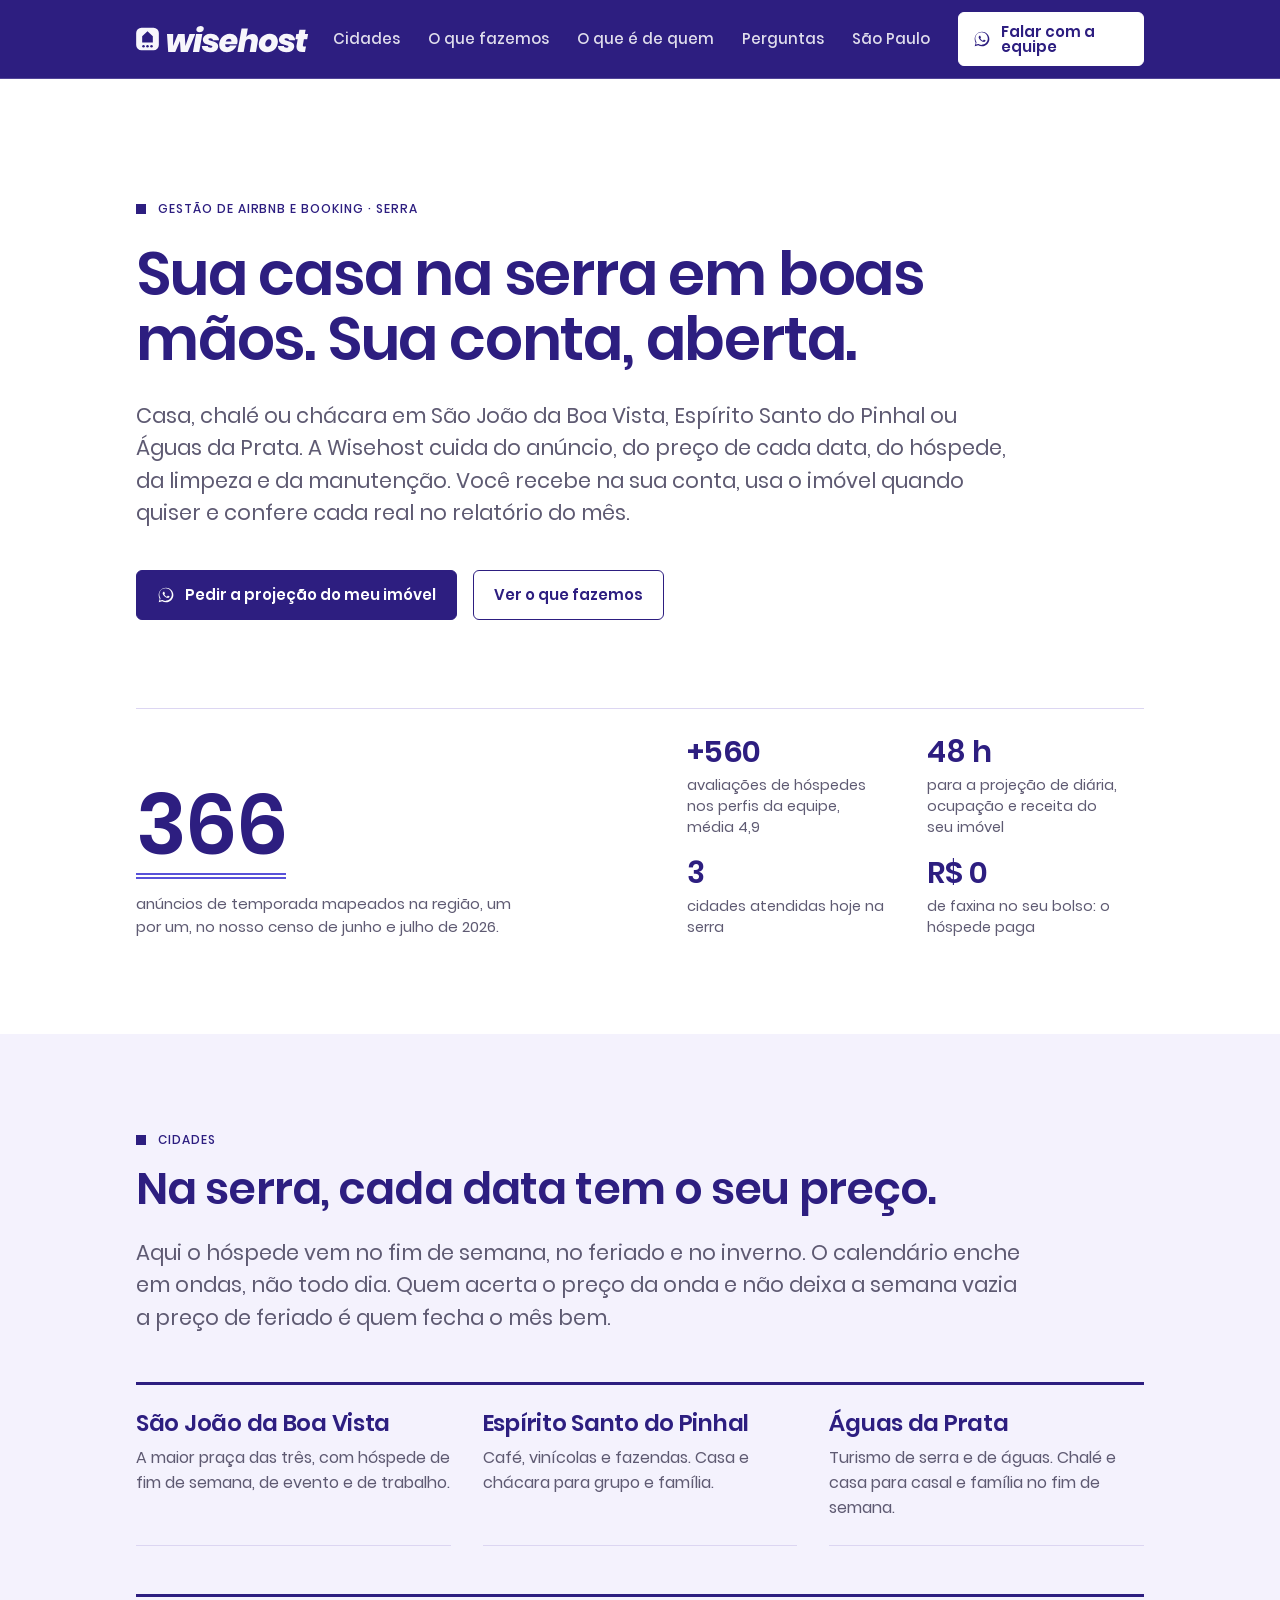
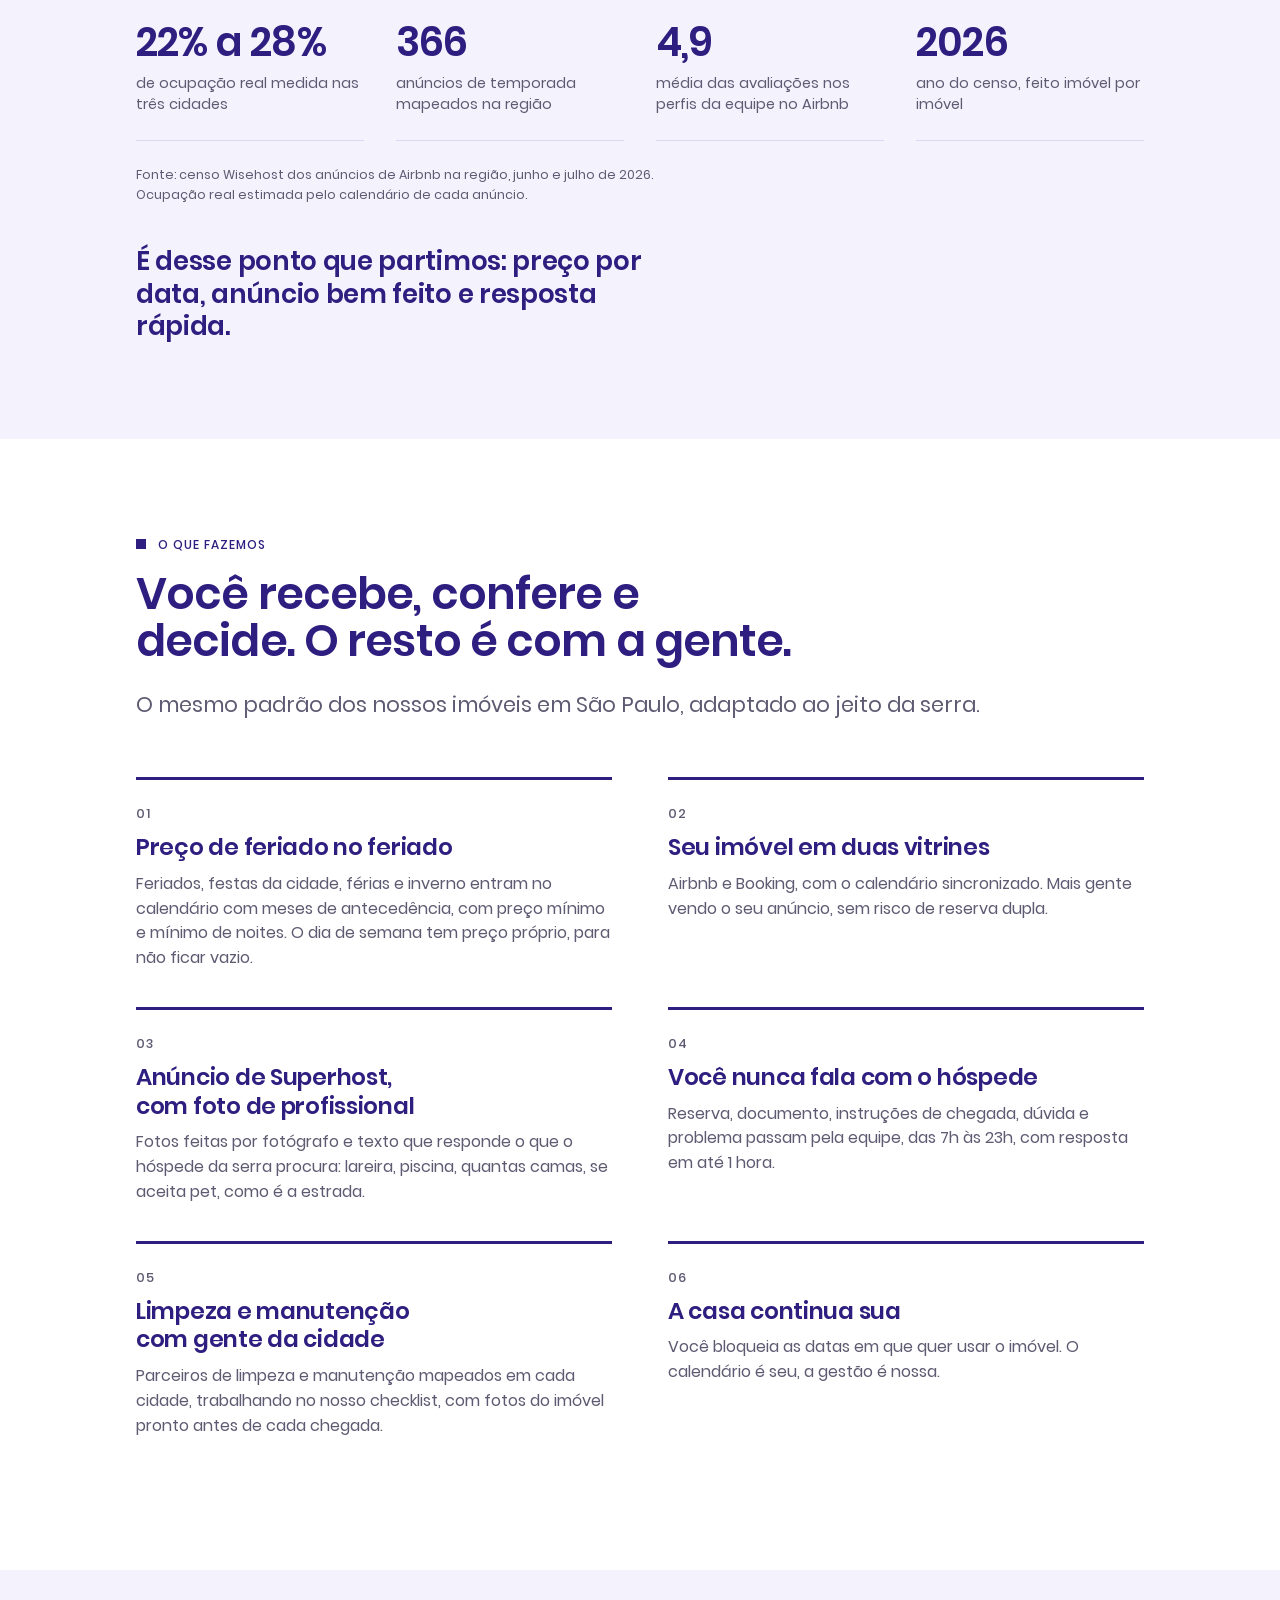
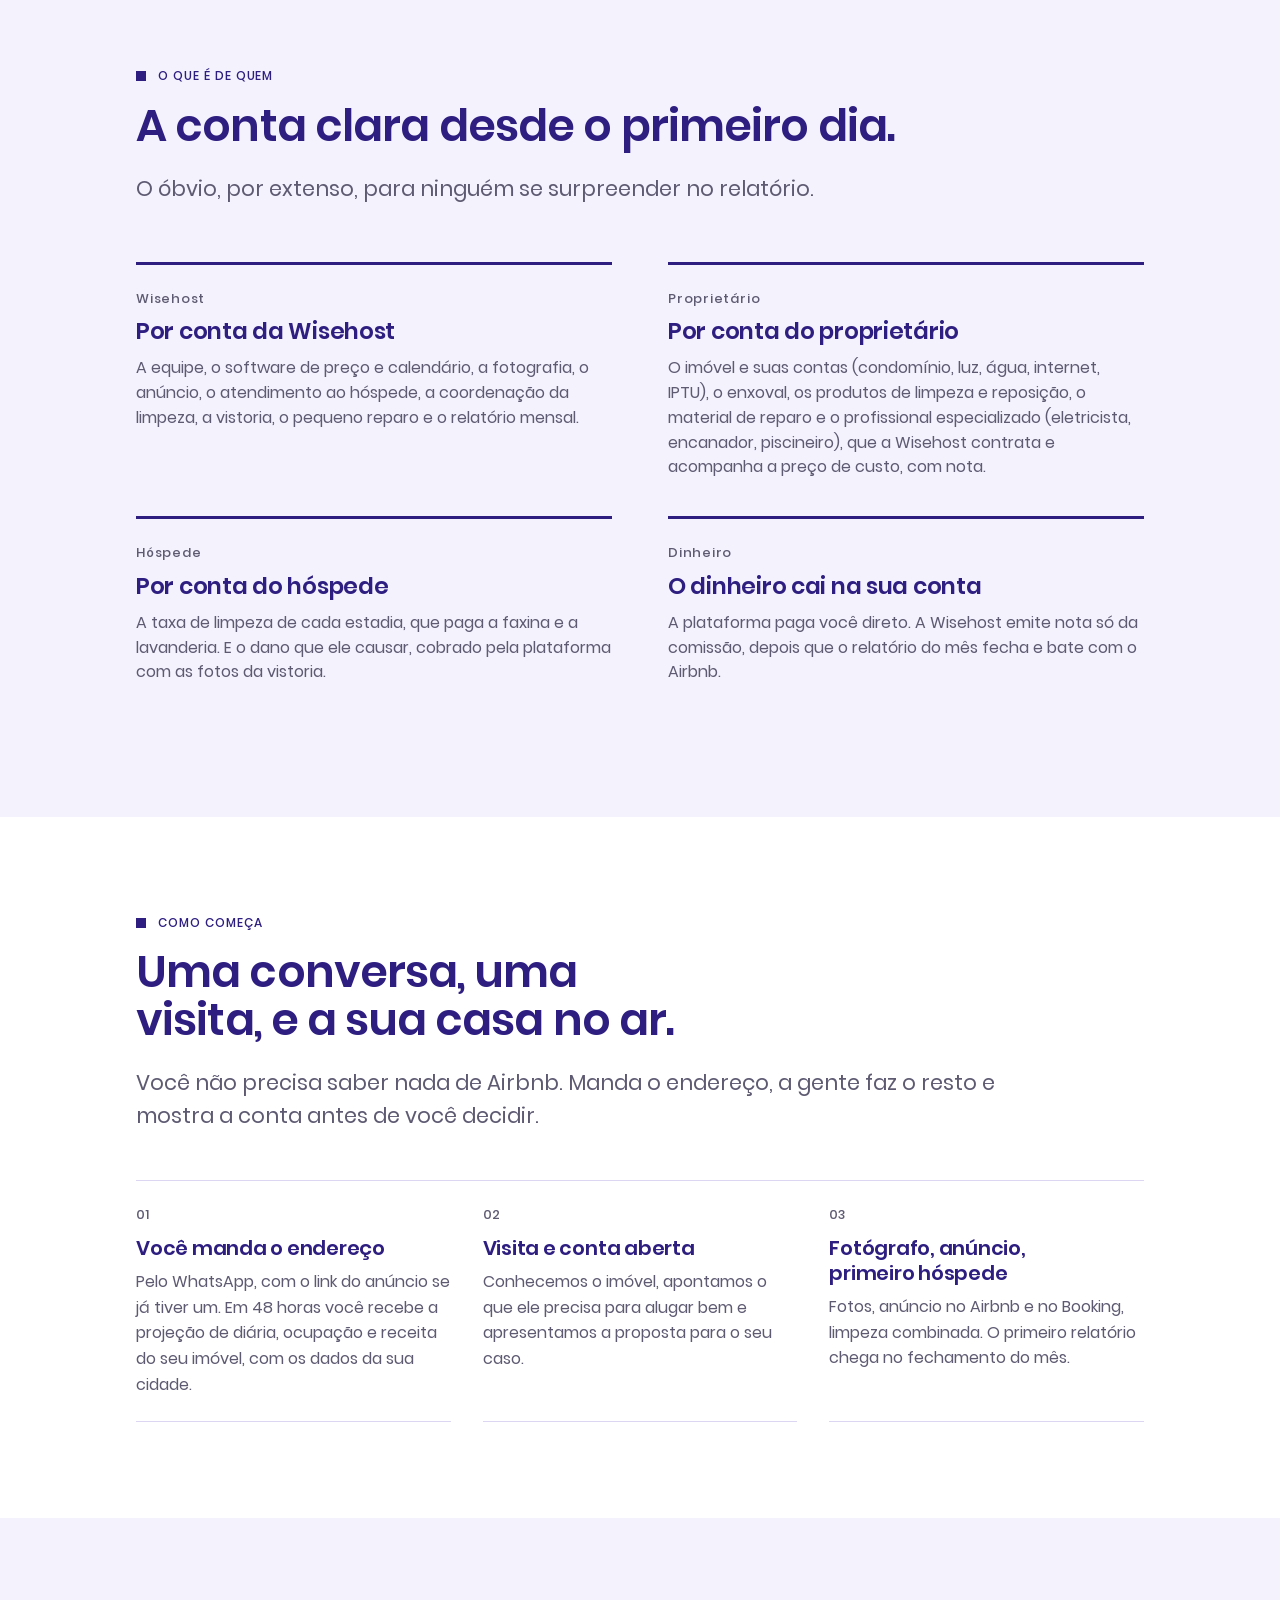
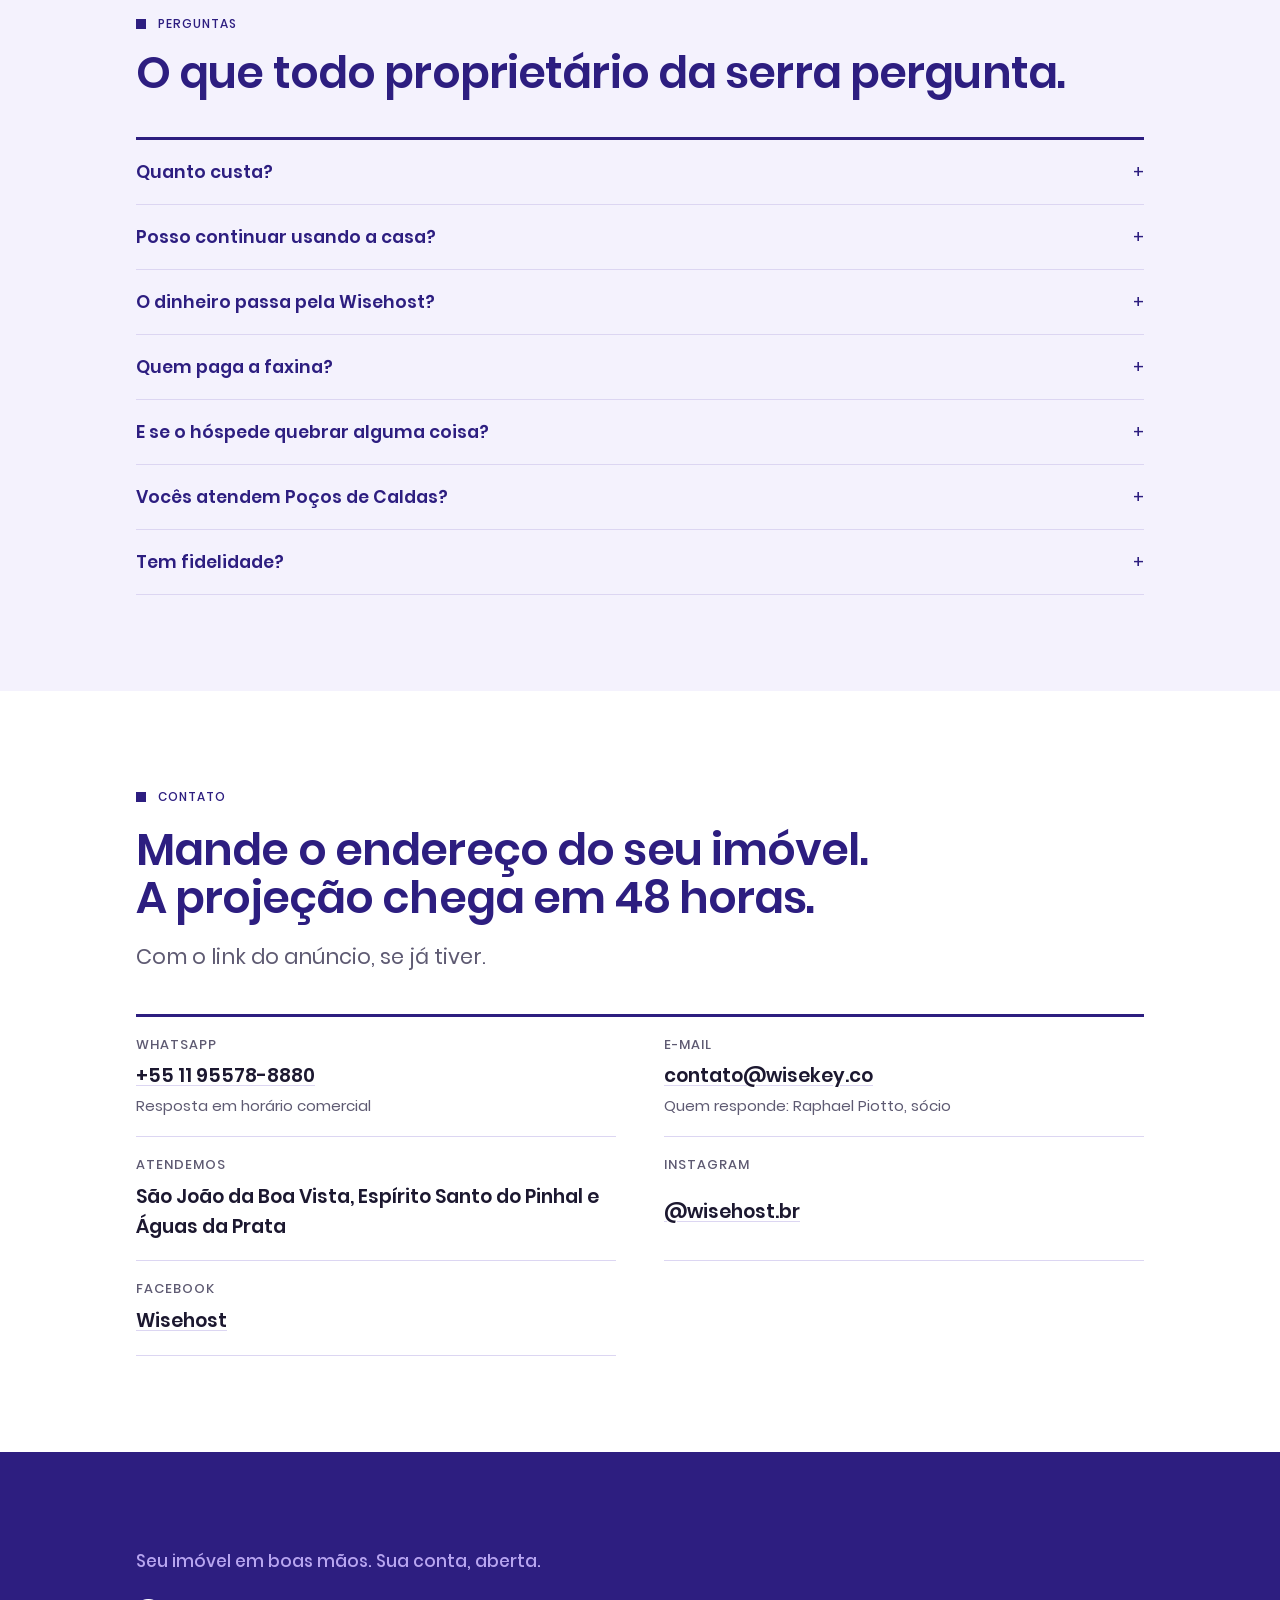
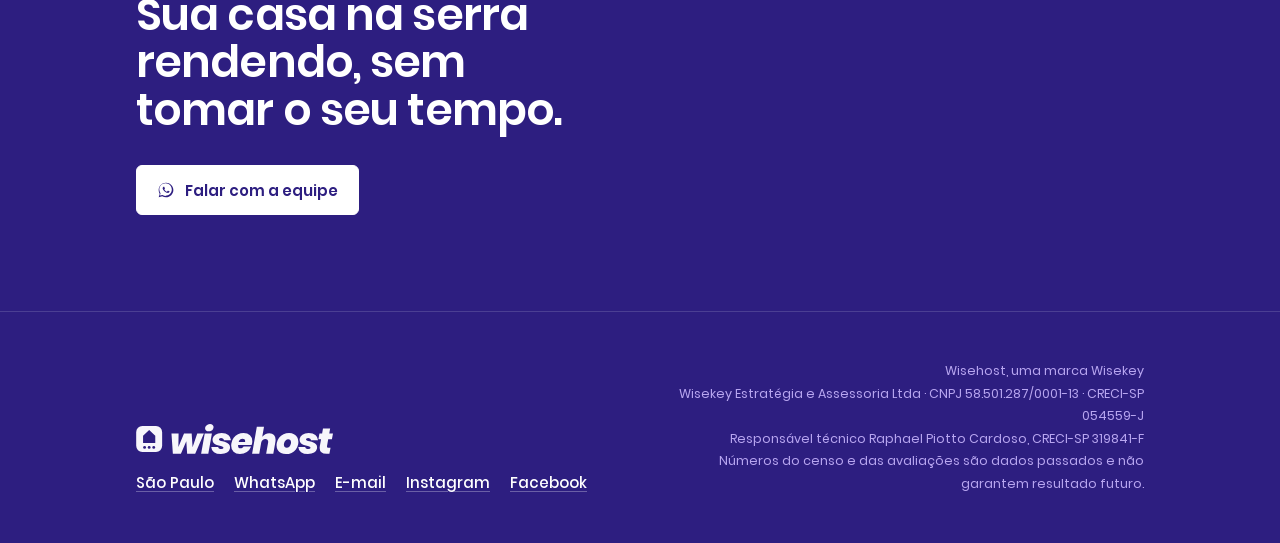
==== commit 208da009: "Link da página Wisehost no Facebook em contato, rodapé e schema Co-Authored-By: Claude Opus 5.5 <nor" ====
--- a/serra/index.html
+++ b/serra/index.html
@@ -5,7 +5,7 @@
 <meta name="viewport" content="width=device-width, initial-scale=1, viewport-fit=cover">
 <title>Wisehost · Gestão de Airbnb na serra</title>
 <meta name="description" content="Gestão de casas, chalés e chácaras para temporada em São João da Boa Vista, Espírito Santo do Pinhal e Águas da Prata. Equipe de Superhosts, preço por data, relatório mensal conciliado.">
-<link rel="canonical" href="https://wisehost.com.br/serra/">
+<link rel="canonical" href="https://wisesuperhost.com.br/serra/">
 <meta name="theme-color" content="#2D1E80">
 <link rel="icon" href="../assets/img/favicon.svg" type="image/svg+xml">
 <link rel="icon" href="../assets/img/favicon-32.png" sizes="32x32" type="image/png">
@@ -17,8 +17,8 @@
 <meta property="og:site_name" content="Wisehost">
 <meta property="og:title" content="Wisehost · Gestão de Airbnb na serra">
 <meta property="og:description" content="Seu imóvel em boas mãos. Sua conta, aberta. São João da Boa Vista, Espírito Santo do Pinhal e Águas da Prata.">
-<meta property="og:url" content="https://wisehost.com.br/serra/">
-<meta property="og:image" content="https://wisehost.com.br/assets/img/og-image.png">
+<meta property="og:url" content="https://wisesuperhost.com.br/serra/">
+<meta property="og:image" content="https://wisesuperhost.com.br/assets/img/og-image.png">
 <meta property="og:image:width" content="1200">
 <meta property="og:image:height" content="630">
 <meta name="twitter:card" content="summary_large_image">
@@ -29,7 +29,7 @@
   "@type": "ProfessionalService",
   "name": "Wisehost",
   "legalName": "Wisekey Estratégia e Assessoria Ltda",
-  "url": "https://wisehost.com.br/serra/",
+  "url": "https://wisesuperhost.com.br/serra/",
   "telephone": "+5511955788880",
   "areaServed": ["São João da Boa Vista, SP", "Espírito Santo do Pinhal, SP", "Águas da Prata, SP"],
   "description": "Gestão de imóveis para aluguel por temporada no Airbnb e no Booking na serra paulista."
@@ -168,6 +168,7 @@
     <div class="row"><dt>E-mail</dt><dd><a href="mailto:contato@wisekey.co">contato@wisekey.co</a><small>Quem responde: Raphael Piotto, sócio</small></dd></div>
     <div class="row"><dt>Atendemos</dt><dd>São João da Boa Vista, Espírito Santo do Pinhal e Águas da Prata</dd></div>
     <div class="row"><dt>Instagram</dt><dd><a href="https://www.instagram.com/wisehost.br/" target="_blank" rel="noopener">@wisehost.br</a></dd></div>
+    <div class="row"><dt>Facebook</dt><dd><a href="https://www.facebook.com/profile.php?id=61595593742143" target="_blank" rel="noopener">Wisehost</a></dd></div>
   </dl>
 </div></section>
 
@@ -187,6 +188,7 @@
       <a href="https://wa.me/5511955788880" target="_blank" rel="noopener">WhatsApp</a>
       <a href="mailto:contato@wisekey.co">E-mail</a>
       <a href="https://www.instagram.com/wisehost.br/" target="_blank" rel="noopener">Instagram</a>
+      <a href="https://www.facebook.com/profile.php?id=61595593742143" target="_blank" rel="noopener">Facebook</a>
     </div>
   </div>
   <div class="legal">Wisehost, uma marca Wisekey<br>Wisekey Estratégia e Assessoria Ltda · CNPJ 58.501.287/0001-13 · CRECI-SP 054559-J<br>Responsável técnico Raphael Piotto Cardoso, CRECI-SP 319841-F<br>Números do censo e das avaliações são dados passados e não garantem resultado futuro.</div>
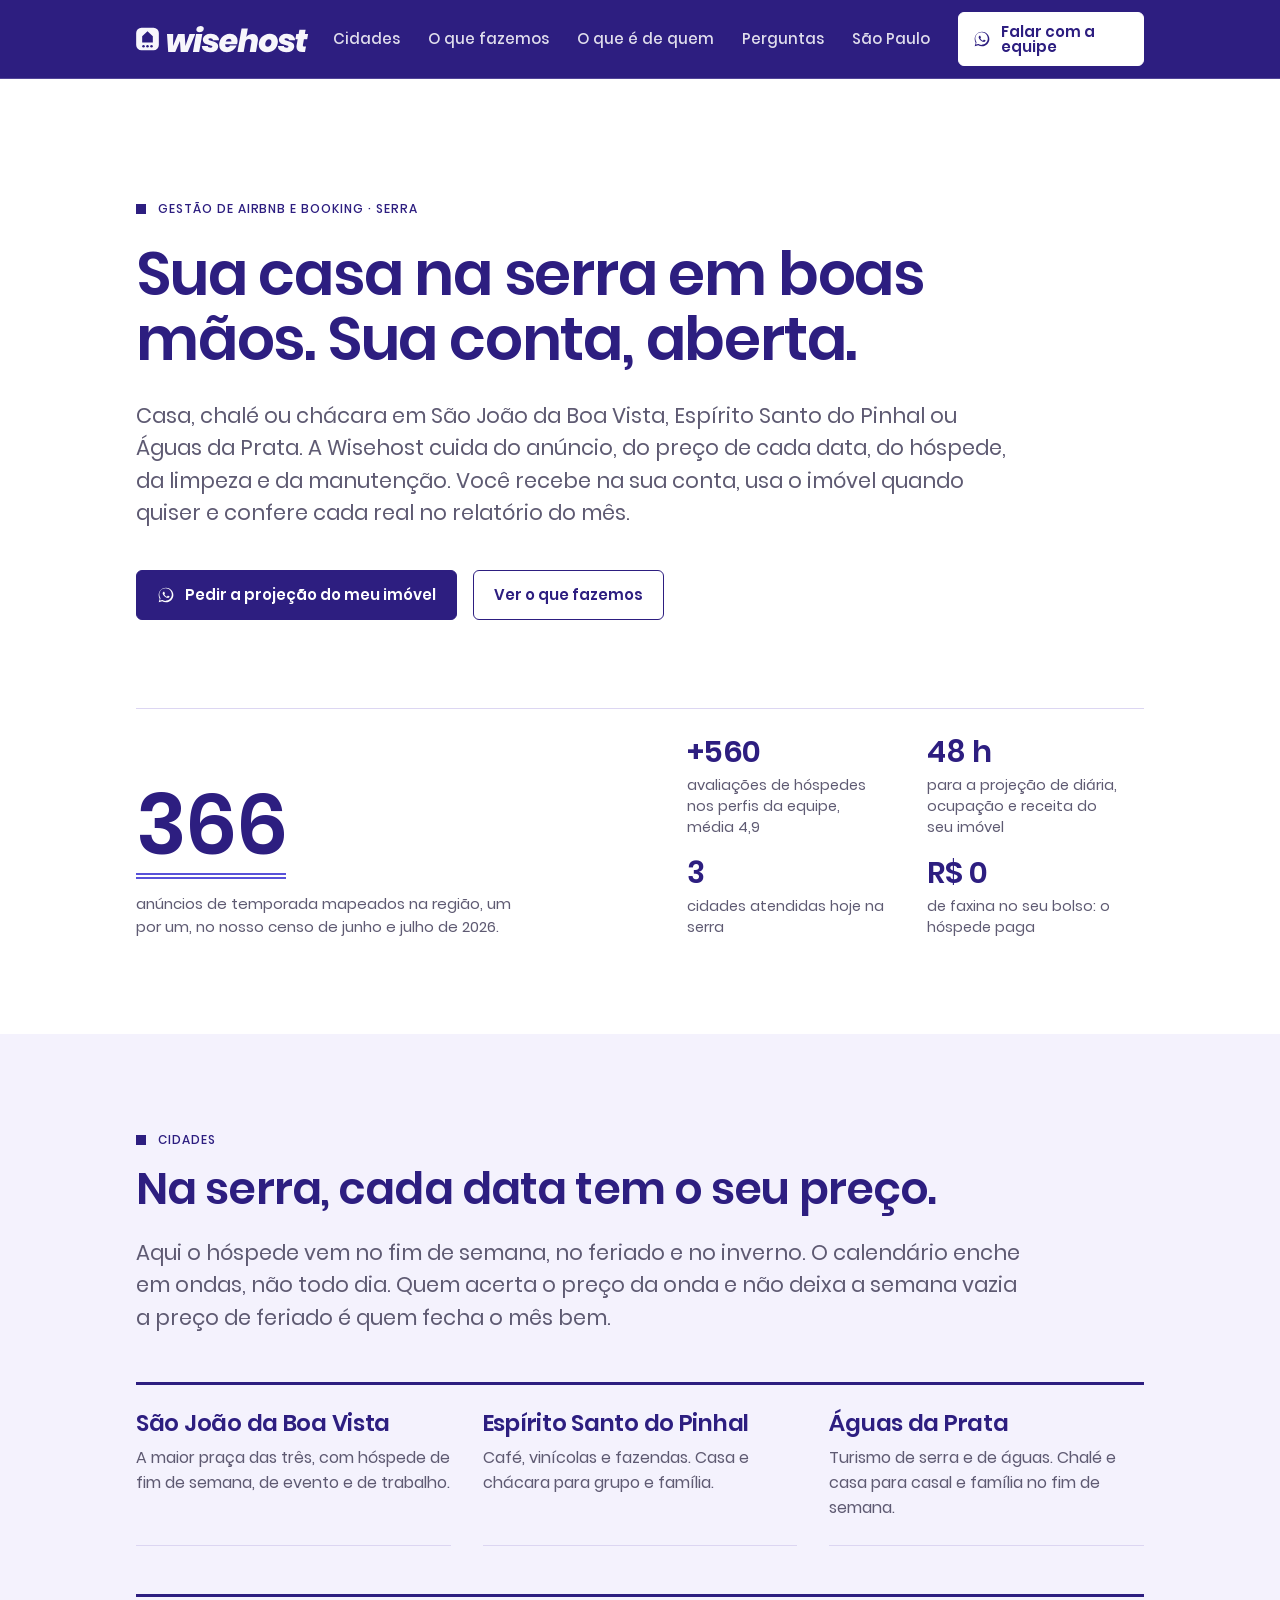
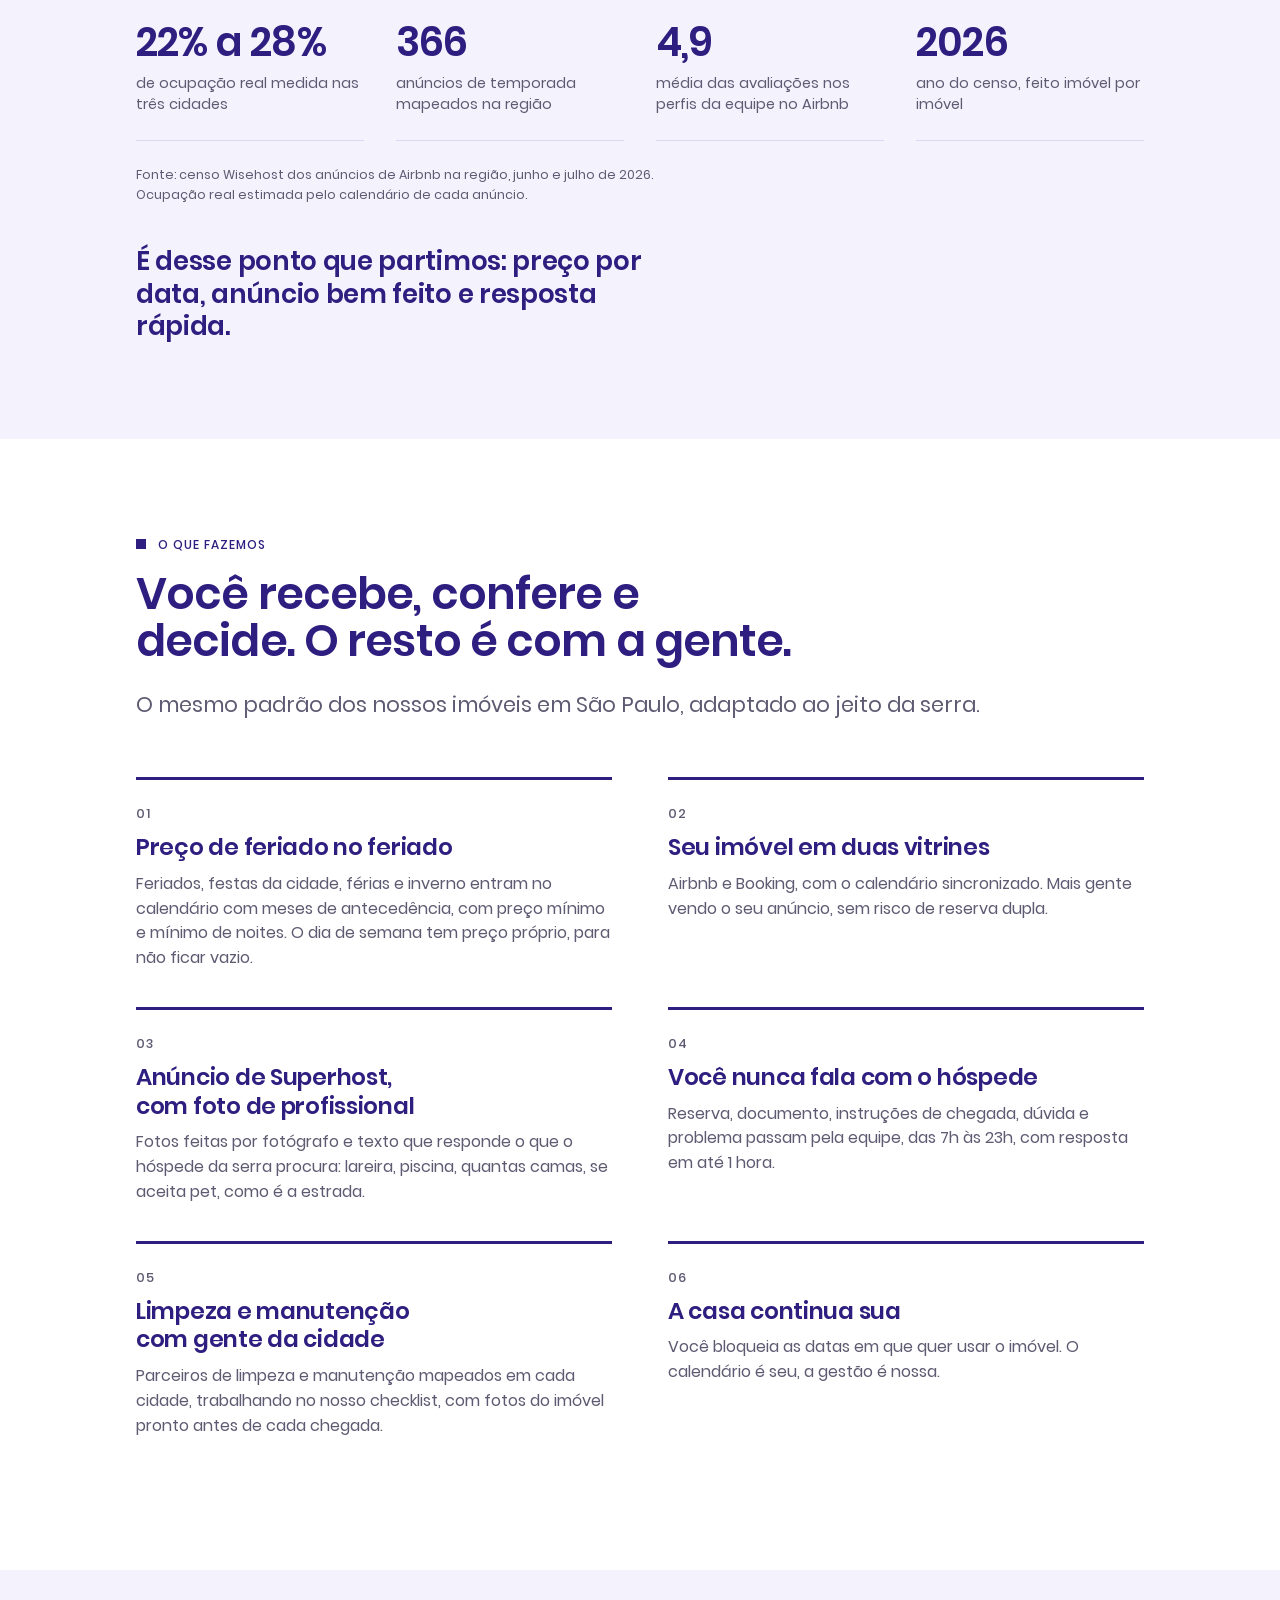
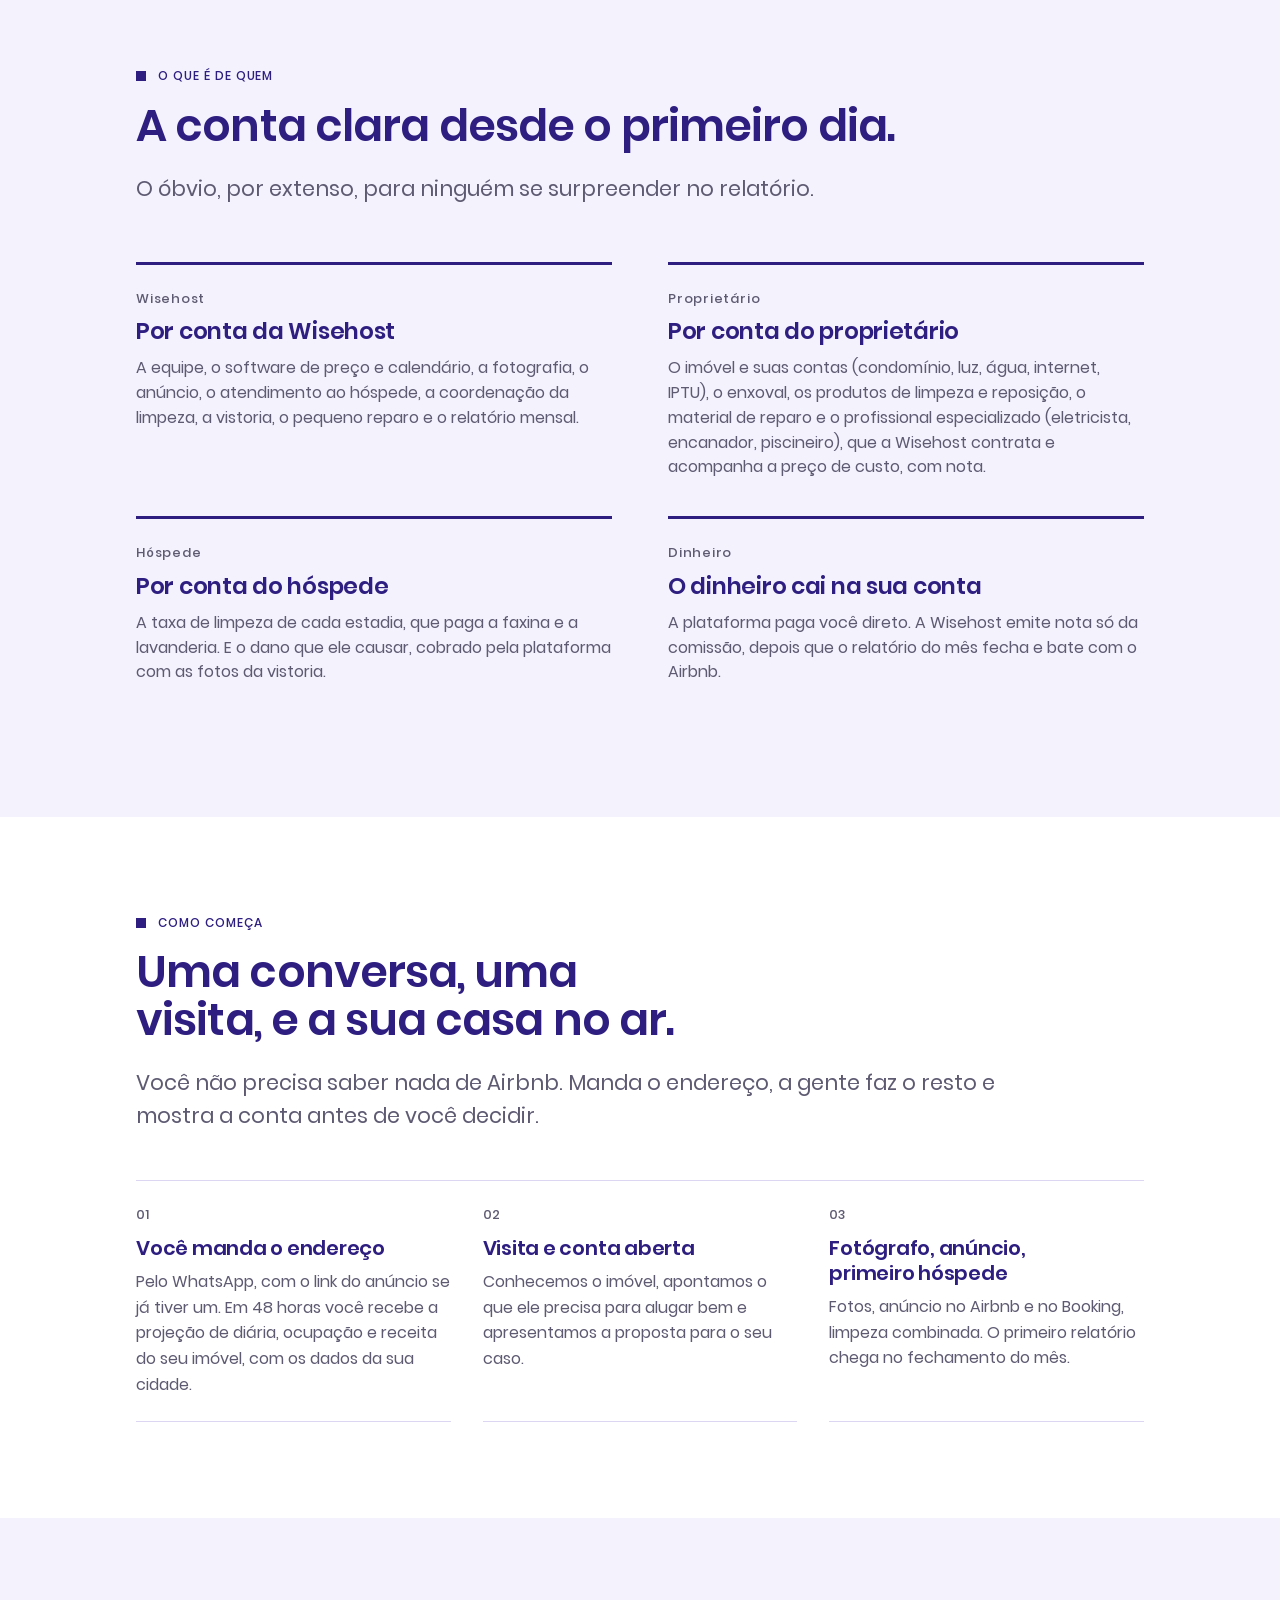
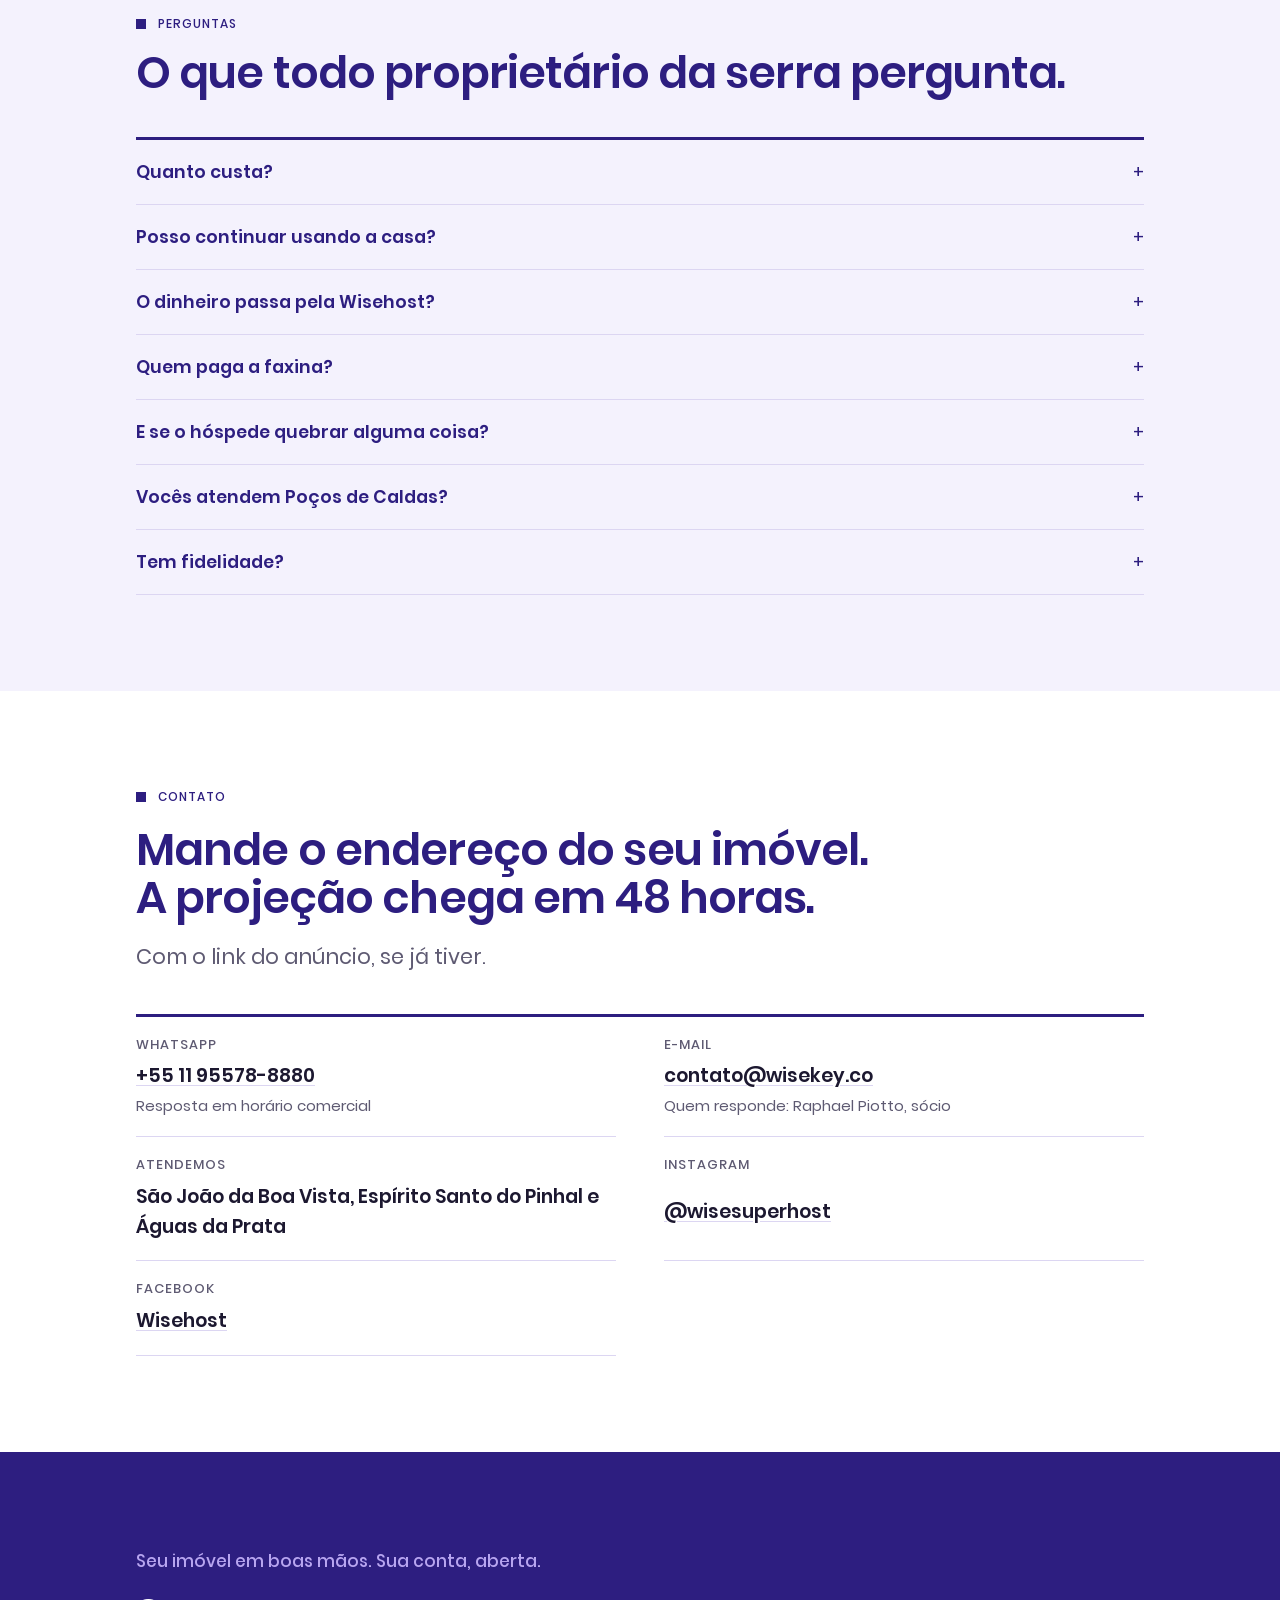
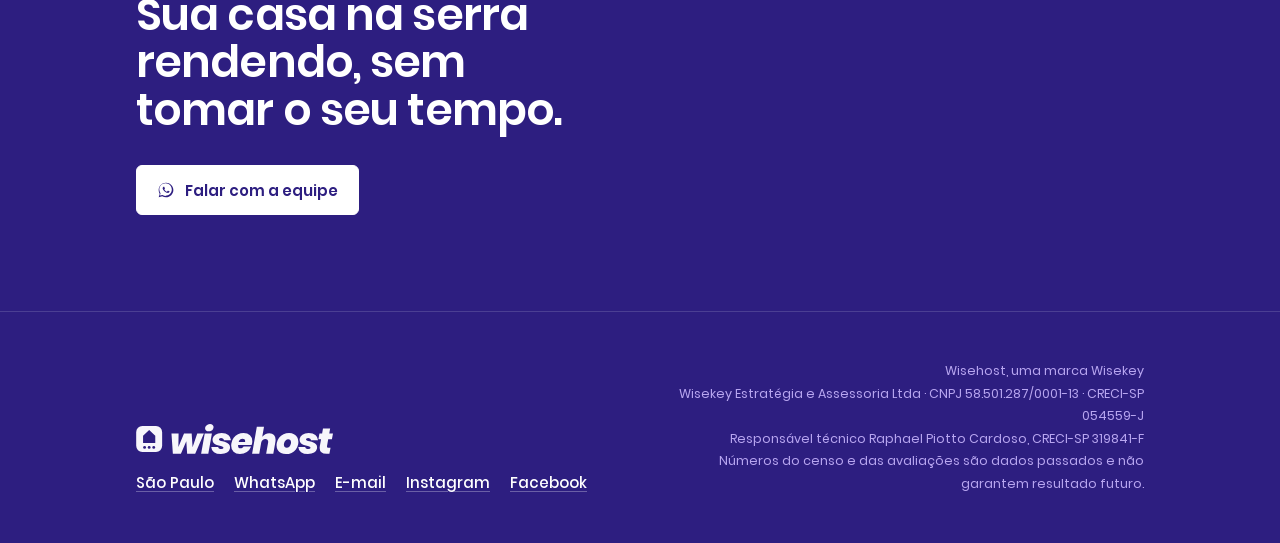
==== commit f3f516dd: "Instagram passa a ser @wisesuperhost Co-Authored-By: Claude Opus 5.5 <noreply@anthropic.com> Claude-" ====
--- a/serra/index.html
+++ b/serra/index.html
@@ -167,7 +167,7 @@
     <div class="row"><dt>WhatsApp</dt><dd><a href="https://wa.me/5511955788880?text=Oi%2C%20vim%20pelo%20site%20da%20Wisehost.%20Tenho%20um%20im%C3%B3vel%20em%20%5Bcidade%5D%20na%20serra%20e%20quero%20conversar%20sobre%20a%20gest%C3%A3o." target="_blank" rel="noopener">+55 11 95578-8880</a><small>Resposta em horário comercial</small></dd></div>
     <div class="row"><dt>E-mail</dt><dd><a href="mailto:contato@wisekey.co">contato@wisekey.co</a><small>Quem responde: Raphael Piotto, sócio</small></dd></div>
     <div class="row"><dt>Atendemos</dt><dd>São João da Boa Vista, Espírito Santo do Pinhal e Águas da Prata</dd></div>
-    <div class="row"><dt>Instagram</dt><dd><a href="https://www.instagram.com/wisehost.br/" target="_blank" rel="noopener">@wisehost.br</a></dd></div>
+    <div class="row"><dt>Instagram</dt><dd><a href="https://www.instagram.com/wisesuperhost/" target="_blank" rel="noopener">@wisesuperhost</a></dd></div>
     <div class="row"><dt>Facebook</dt><dd><a href="https://www.facebook.com/profile.php?id=61595593742143" target="_blank" rel="noopener">Wisehost</a></dd></div>
   </dl>
 </div></section>
@@ -187,7 +187,7 @@
       <a href="../">São Paulo</a>
       <a href="https://wa.me/5511955788880" target="_blank" rel="noopener">WhatsApp</a>
       <a href="mailto:contato@wisekey.co">E-mail</a>
-      <a href="https://www.instagram.com/wisehost.br/" target="_blank" rel="noopener">Instagram</a>
+      <a href="https://www.instagram.com/wisesuperhost/" target="_blank" rel="noopener">Instagram</a>
       <a href="https://www.facebook.com/profile.php?id=61595593742143" target="_blank" rel="noopener">Facebook</a>
     </div>
   </div>
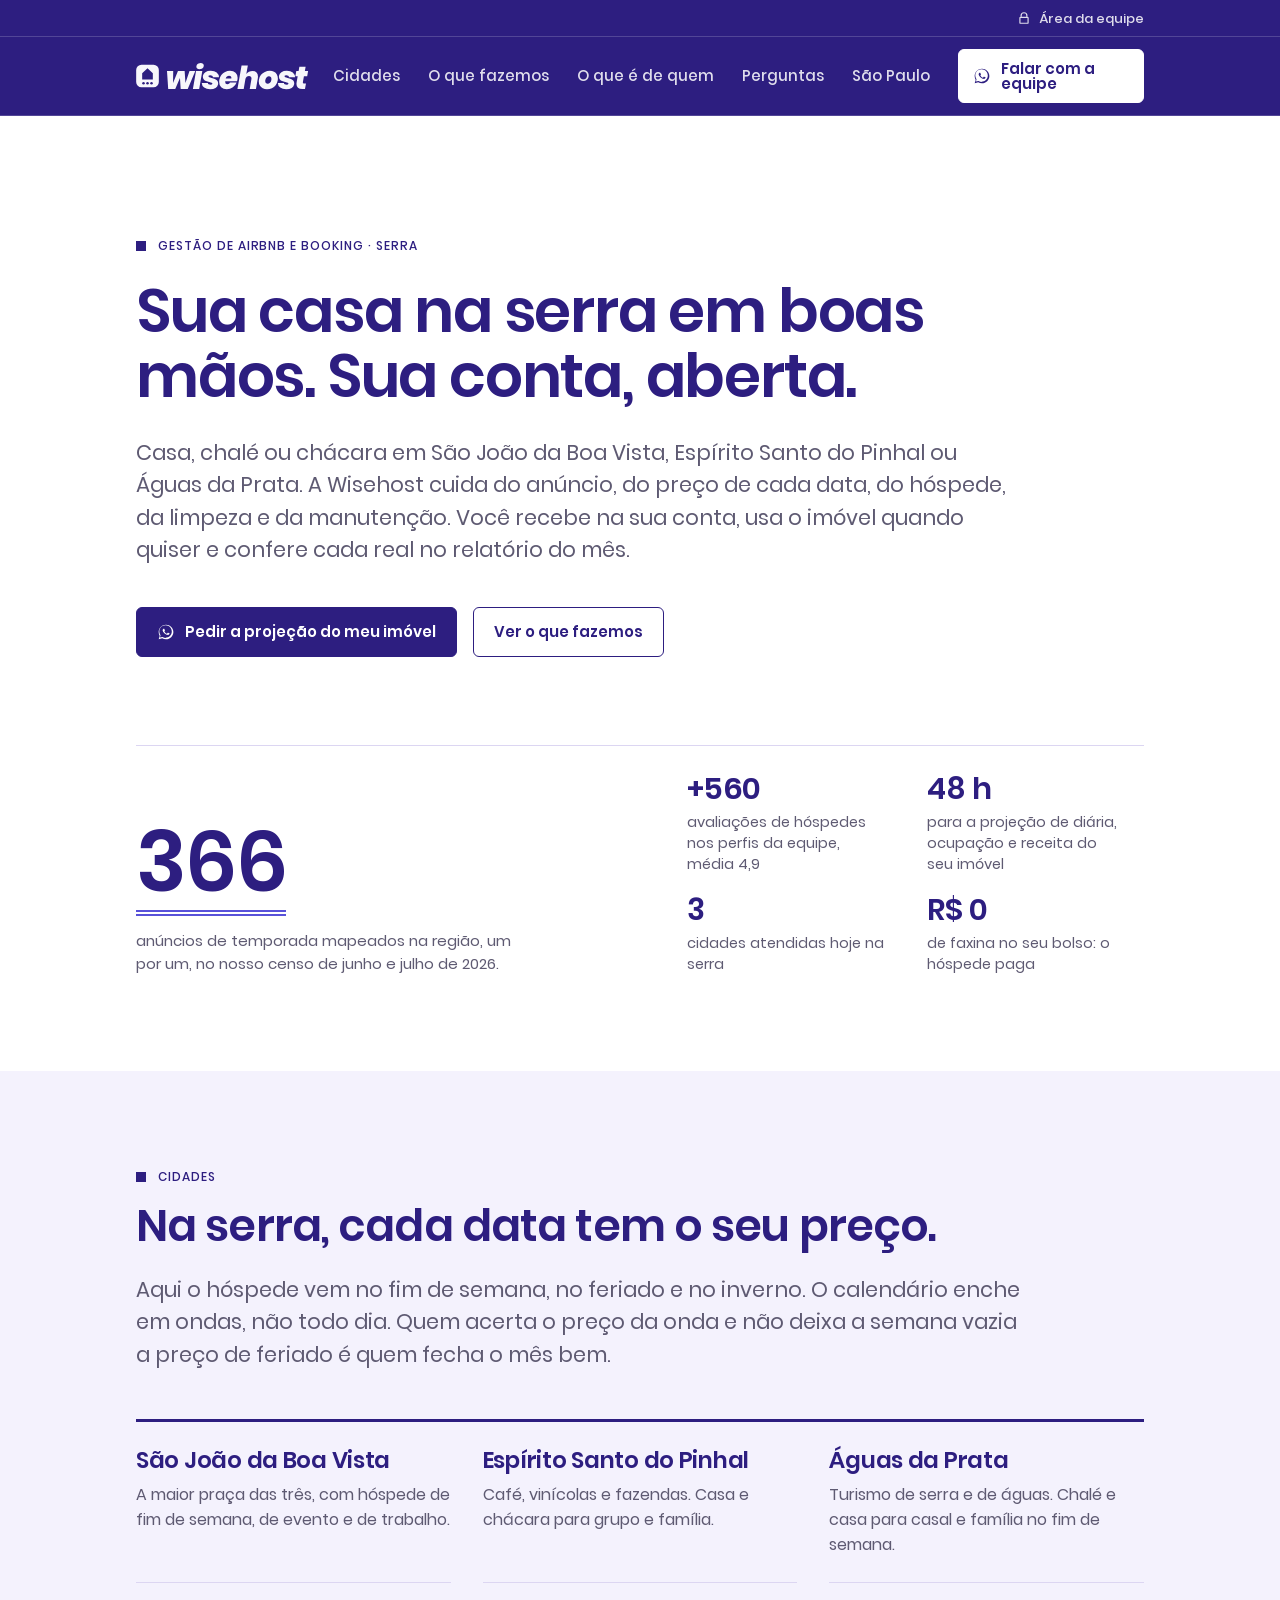
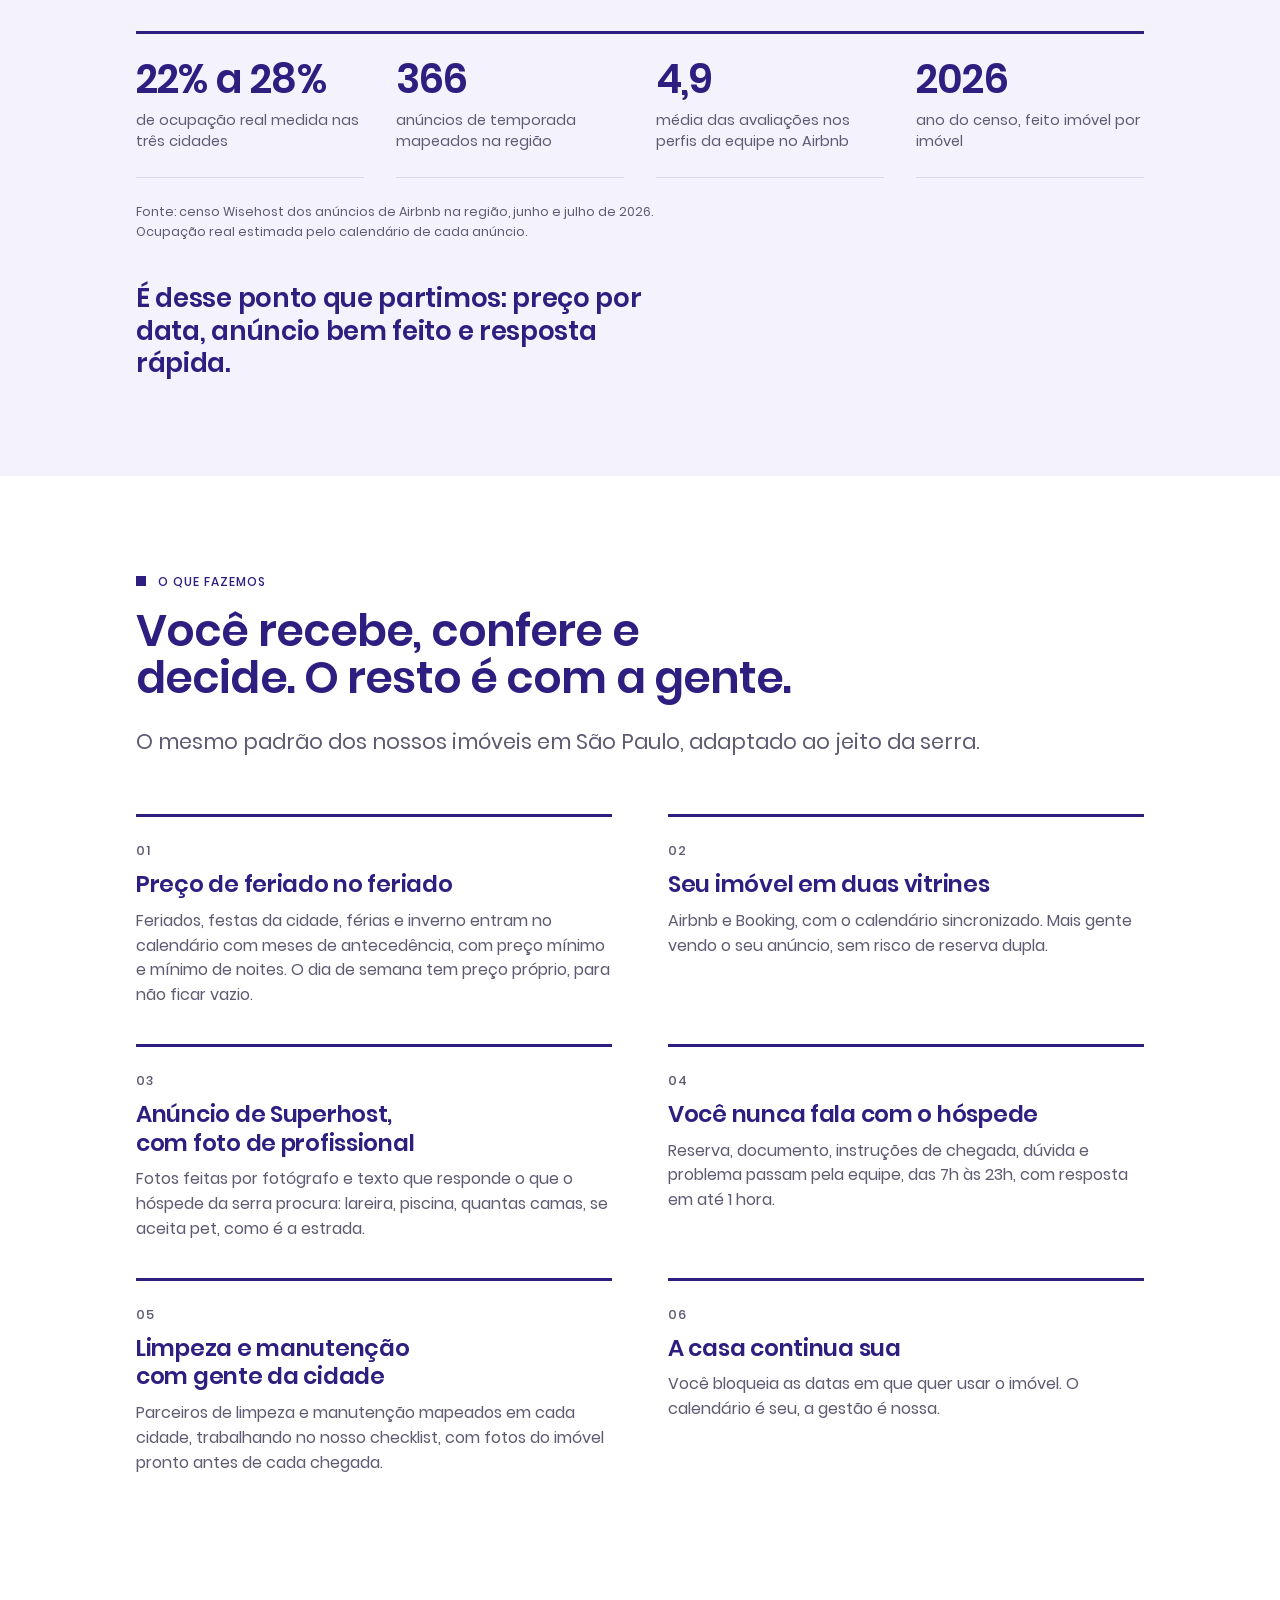
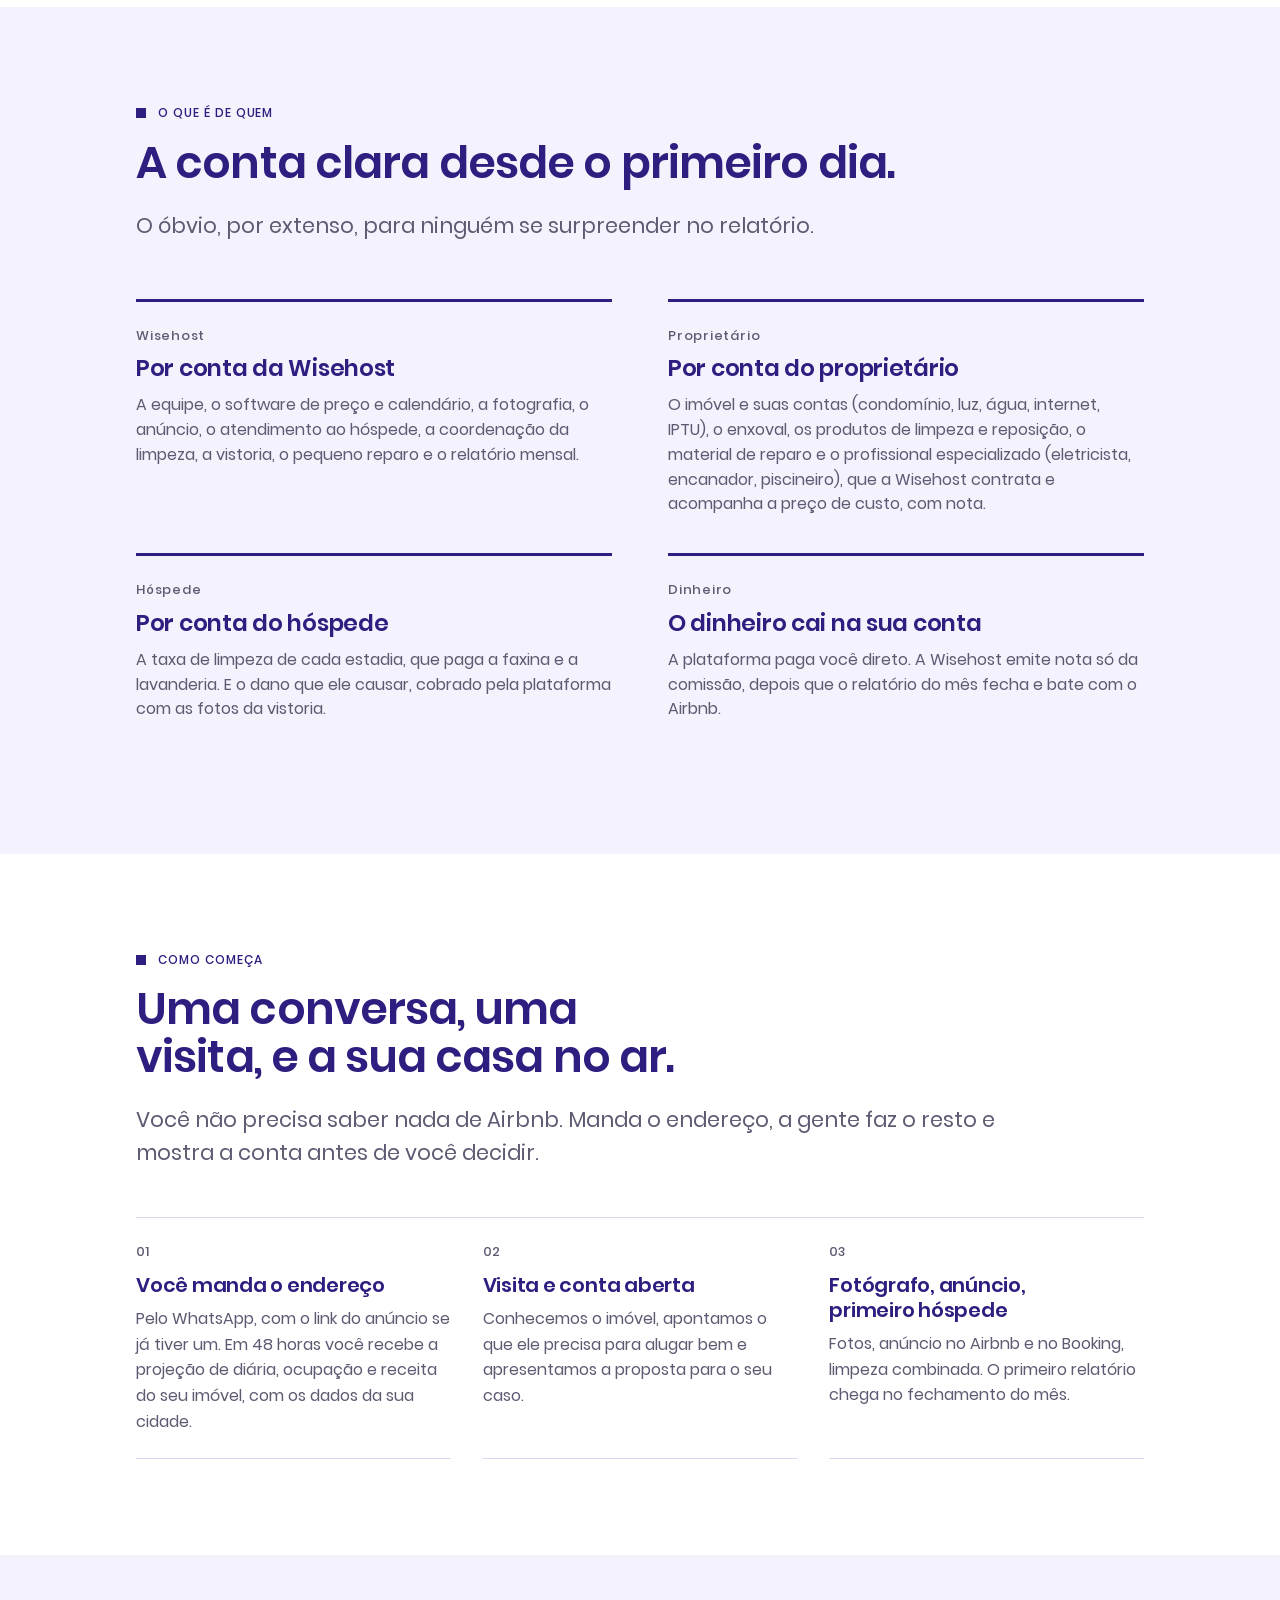
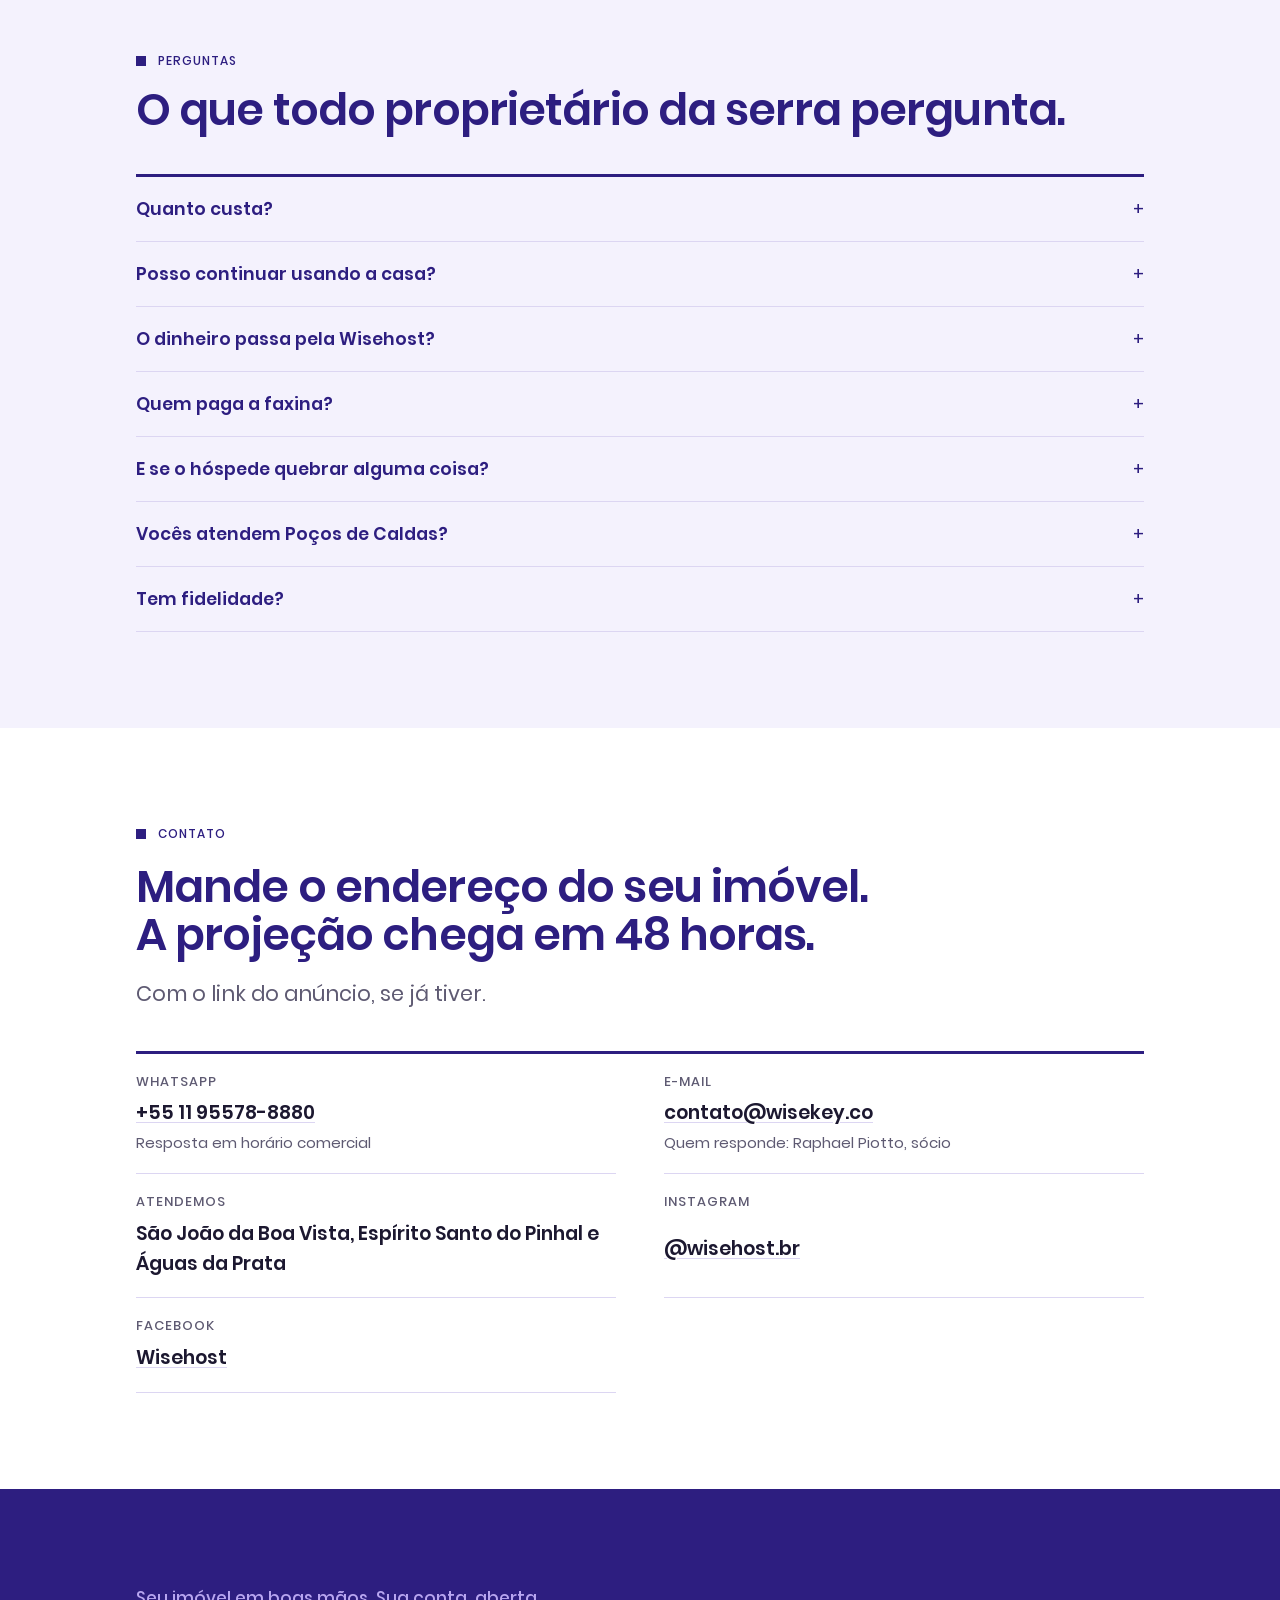
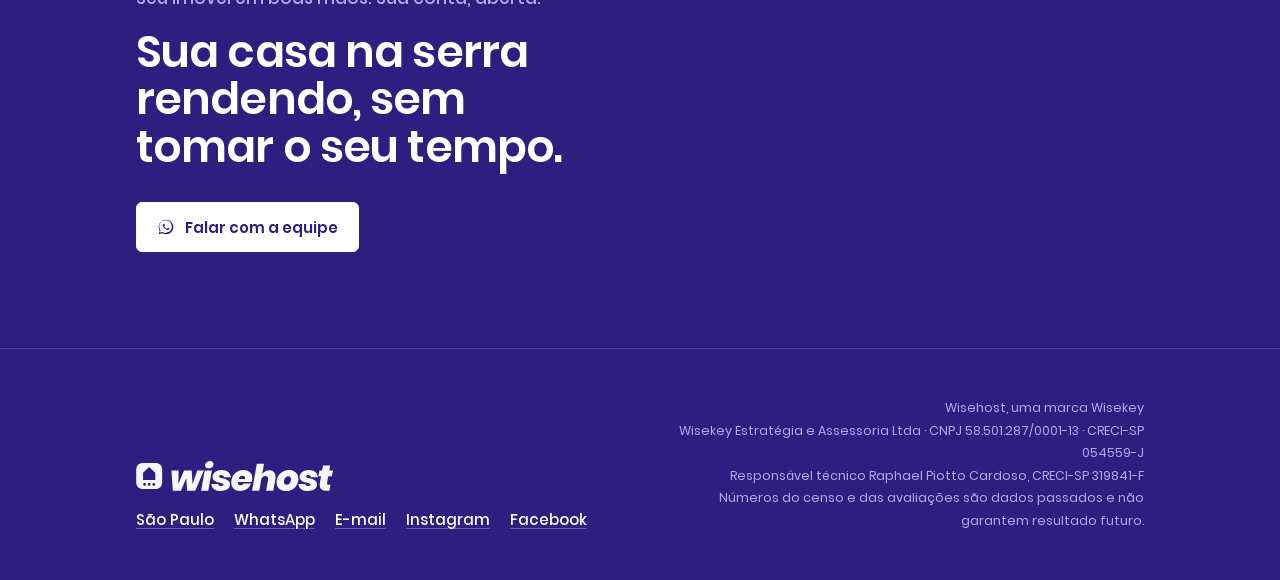
==== commit f6271e83: "Aba Área da equipe: faixa acima do menu que leva ao app de operação Nas duas páginas (São Paulo e se" ====
--- a/serra/index.html
+++ b/serra/index.html
@@ -38,13 +38,16 @@
 
 <link rel="preload" href="../assets/fonts/poppins-600.woff2" as="font" type="font/woff2" crossorigin>
 <link rel="preload" href="../assets/fonts/poppins-400.woff2" as="font" type="font/woff2" crossorigin>
-<link rel="stylesheet" href="../assets/css/site.css">
+<link rel="stylesheet" href="../assets/css/site.css?v=20261119">
 </head>
 <body>
 
 <svg width="0" height="0" style="position:absolute" aria-hidden="true">
   <symbol id="wa" viewBox="0 0 32 32"><path fill="currentColor" d="M16 2.9C8.8 2.9 2.9 8.8 2.9 16c0 2.5.7 4.9 1.9 7L3 29l6.2-1.7c2 1.1 4.3 1.7 6.8 1.7 7.2 0 13.1-5.9 13.1-13.1S23.2 2.9 16 2.9zm0 23.7c-2.2 0-4.4-.6-6.2-1.7l-.4-.2-4.2 1.1 1.1-4.1-.3-.4c-1.2-1.9-1.9-4.1-1.9-6.3 0-6.1 5-11.1 11.1-11.1s11.1 5 11.1 11.1-5.1 11.1-11.1 11.1zm5.9-8.2c-.3-.2-1.9-1-2.2-1.1-.3-.1-.5-.2-.7.2-.2.3-.8 1.1-1 1.3-.2.2-.4.2-.7.1-.3-.2-1.3-.5-2.5-1.6-.9-.8-1.5-1.8-1.7-2.1-.2-.3 0-.5.1-.7.1-.1.3-.4.5-.5.2-.2.2-.3.3-.5.1-.2.1-.4 0-.5-.1-.2-.7-1.7-.9-2.3-.2-.6-.5-.5-.7-.5h-.6c-.2 0-.5.1-.8.4-.3.3-1 1-1 2.4s1.1 2.8 1.2 3c.1.2 2.1 3.2 5.1 4.5.7.3 1.3.5 1.7.6.7.2 1.4.2 1.9.1.6-.1 1.9-.8 2.1-1.5.3-.7.3-1.4.2-1.5-.1-.1-.3-.2-.6-.3z"/></symbol>
+  <symbol id="cad" viewBox="0 0 24 24"><path fill="none" stroke="currentColor" stroke-width="2" stroke-linecap="round" stroke-linejoin="round" d="M7 11V8a5 5 0 0 1 10 0v3M6 11h12a1 1 0 0 1 1 1v8a1 1 0 0 1-1 1H6a1 1 0 0 1-1-1v-8a1 1 0 0 1 1-1z"/></symbol>
 </svg>
+
+<div class="util"><div class="wrap"><a href="https://wisehost-app.onrender.com/" target="_blank" rel="noopener nofollow"><svg width="14" height="14" aria-hidden="true"><use href="#cad"/></svg>Área da equipe</a></div></div>
 
 <header class="top"><div class="wrap in">
   <a class="logo" href="../" aria-label="Wisehost, início"><img src="../assets/img/wisehost-logo-branco.svg" alt="Wisehost" width="173" height="28"></a>
@@ -167,7 +170,7 @@
     <div class="row"><dt>WhatsApp</dt><dd><a href="https://wa.me/5511955788880?text=Oi%2C%20vim%20pelo%20site%20da%20Wisehost.%20Tenho%20um%20im%C3%B3vel%20em%20%5Bcidade%5D%20na%20serra%20e%20quero%20conversar%20sobre%20a%20gest%C3%A3o." target="_blank" rel="noopener">+55 11 95578-8880</a><small>Resposta em horário comercial</small></dd></div>
     <div class="row"><dt>E-mail</dt><dd><a href="mailto:contato@wisekey.co">contato@wisekey.co</a><small>Quem responde: Raphael Piotto, sócio</small></dd></div>
     <div class="row"><dt>Atendemos</dt><dd>São João da Boa Vista, Espírito Santo do Pinhal e Águas da Prata</dd></div>
-    <div class="row"><dt>Instagram</dt><dd><a href="https://www.instagram.com/wisesuperhost/" target="_blank" rel="noopener">@wisesuperhost</a></dd></div>
+    <div class="row"><dt>Instagram</dt><dd><a href="https://www.instagram.com/wisehost.br/" target="_blank" rel="noopener">@wisehost.br</a></dd></div>
     <div class="row"><dt>Facebook</dt><dd><a href="https://www.facebook.com/profile.php?id=61595593742143" target="_blank" rel="noopener">Wisehost</a></dd></div>
   </dl>
 </div></section>
@@ -187,7 +190,7 @@
       <a href="../">São Paulo</a>
       <a href="https://wa.me/5511955788880" target="_blank" rel="noopener">WhatsApp</a>
       <a href="mailto:contato@wisekey.co">E-mail</a>
-      <a href="https://www.instagram.com/wisesuperhost/" target="_blank" rel="noopener">Instagram</a>
+      <a href="https://www.instagram.com/wisehost.br/" target="_blank" rel="noopener">Instagram</a>
       <a href="https://www.facebook.com/profile.php?id=61595593742143" target="_blank" rel="noopener">Facebook</a>
     </div>
   </div>
--- a/assets/css/site.css
+++ b/assets/css/site.css
@@ -58,6 +58,12 @@
 .top nav a:not(.btn):hover{opacity:1}
 .top nav .btn{padding:11px 14px;min-height:42px}
 @media (max-width:860px){.top nav a:not(.btn){display:none}.top nav{gap:0}}
+/* Faixa de serviço acima do menu: a entrada da equipe no app de operação. Fica fora do topo fixo e aparece em toda largura. */
+.util{background:var(--navy);color:var(--paper);border-bottom:1px solid rgba(247,246,251,.18);font-size:13px;font-weight:500;line-height:1}
+.util .wrap{display:flex;justify-content:flex-end}
+.util a{display:inline-flex;align-items:center;gap:8px;min-height:36px;text-decoration:none;opacity:.85;transition:opacity 140ms var(--ease)}
+.util a:hover{opacity:1}
+.util svg{width:14px;height:14px;flex:none}
 
 .hero{background:var(--paper);color:var(--ink);padding-block:clamp(64px,10vw,120px) clamp(56px,8vw,96px)}
 .hero .eyebrow{color:var(--navy)}
